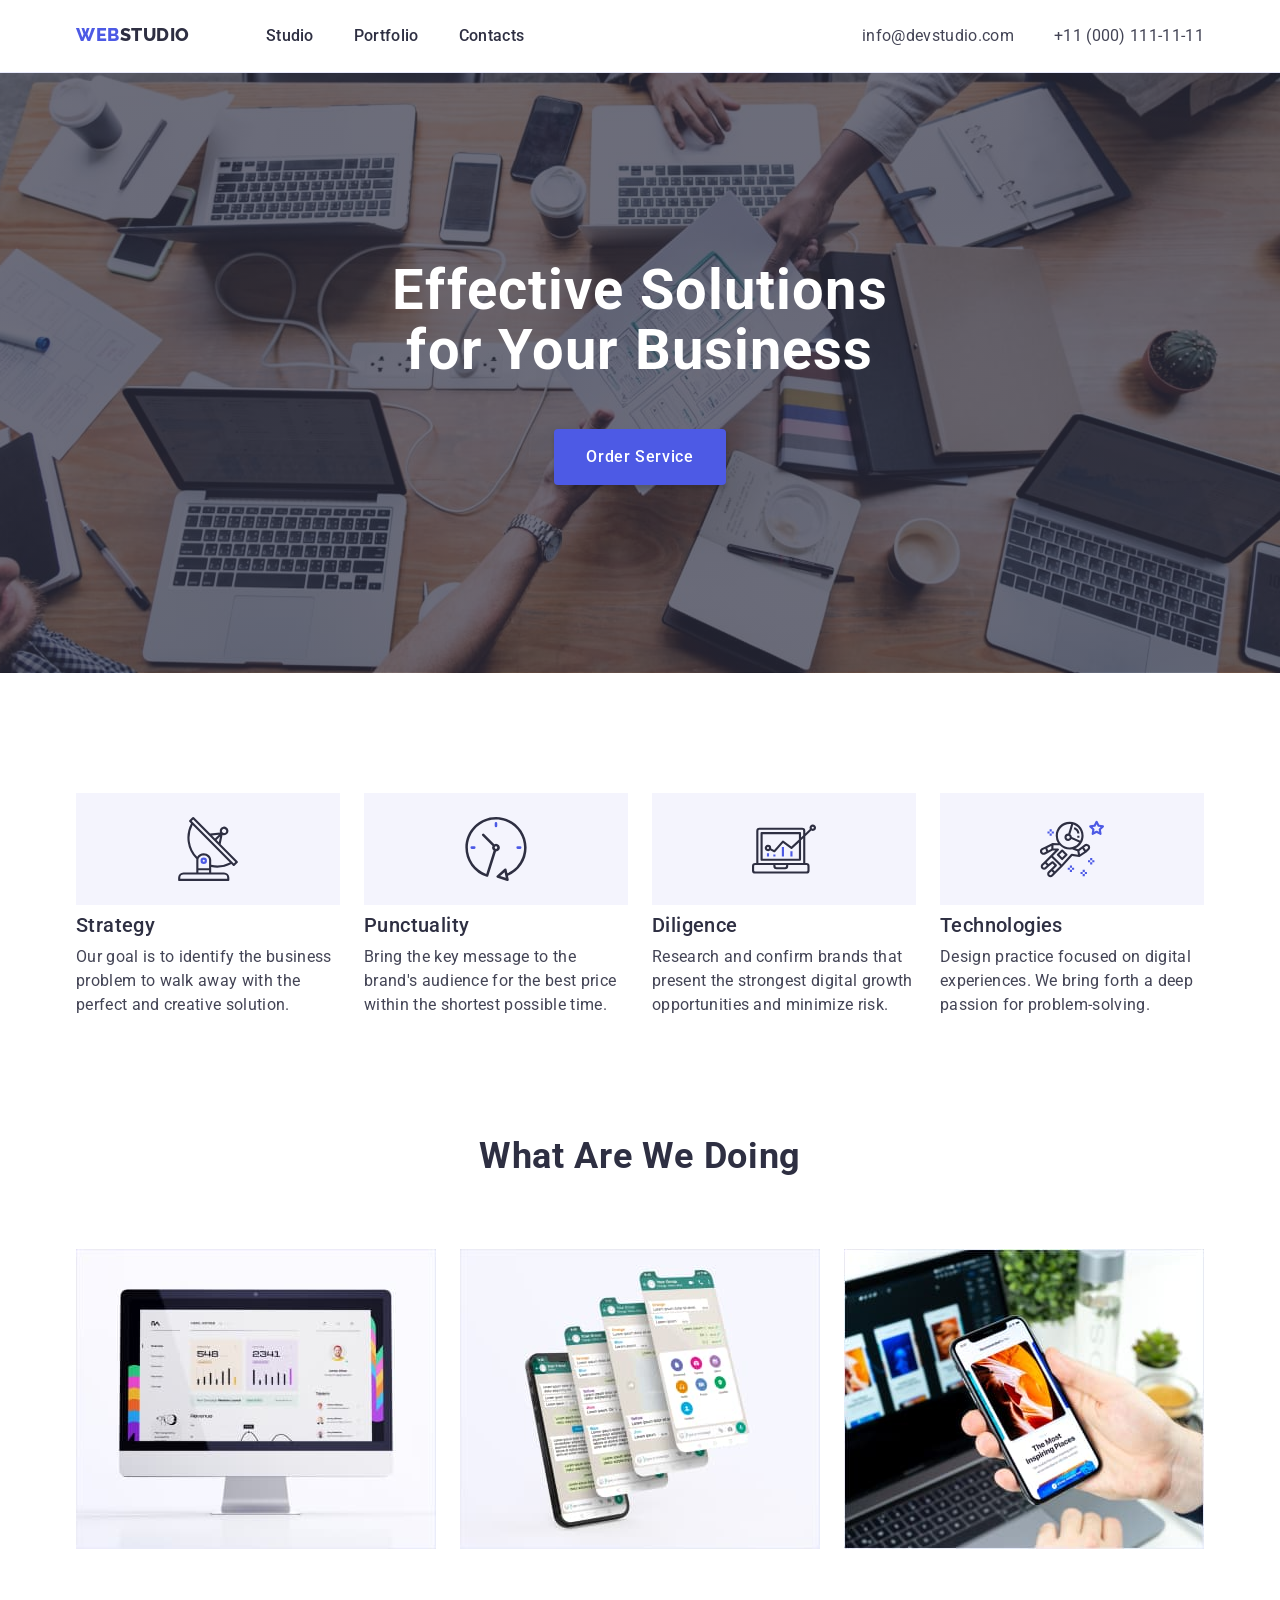
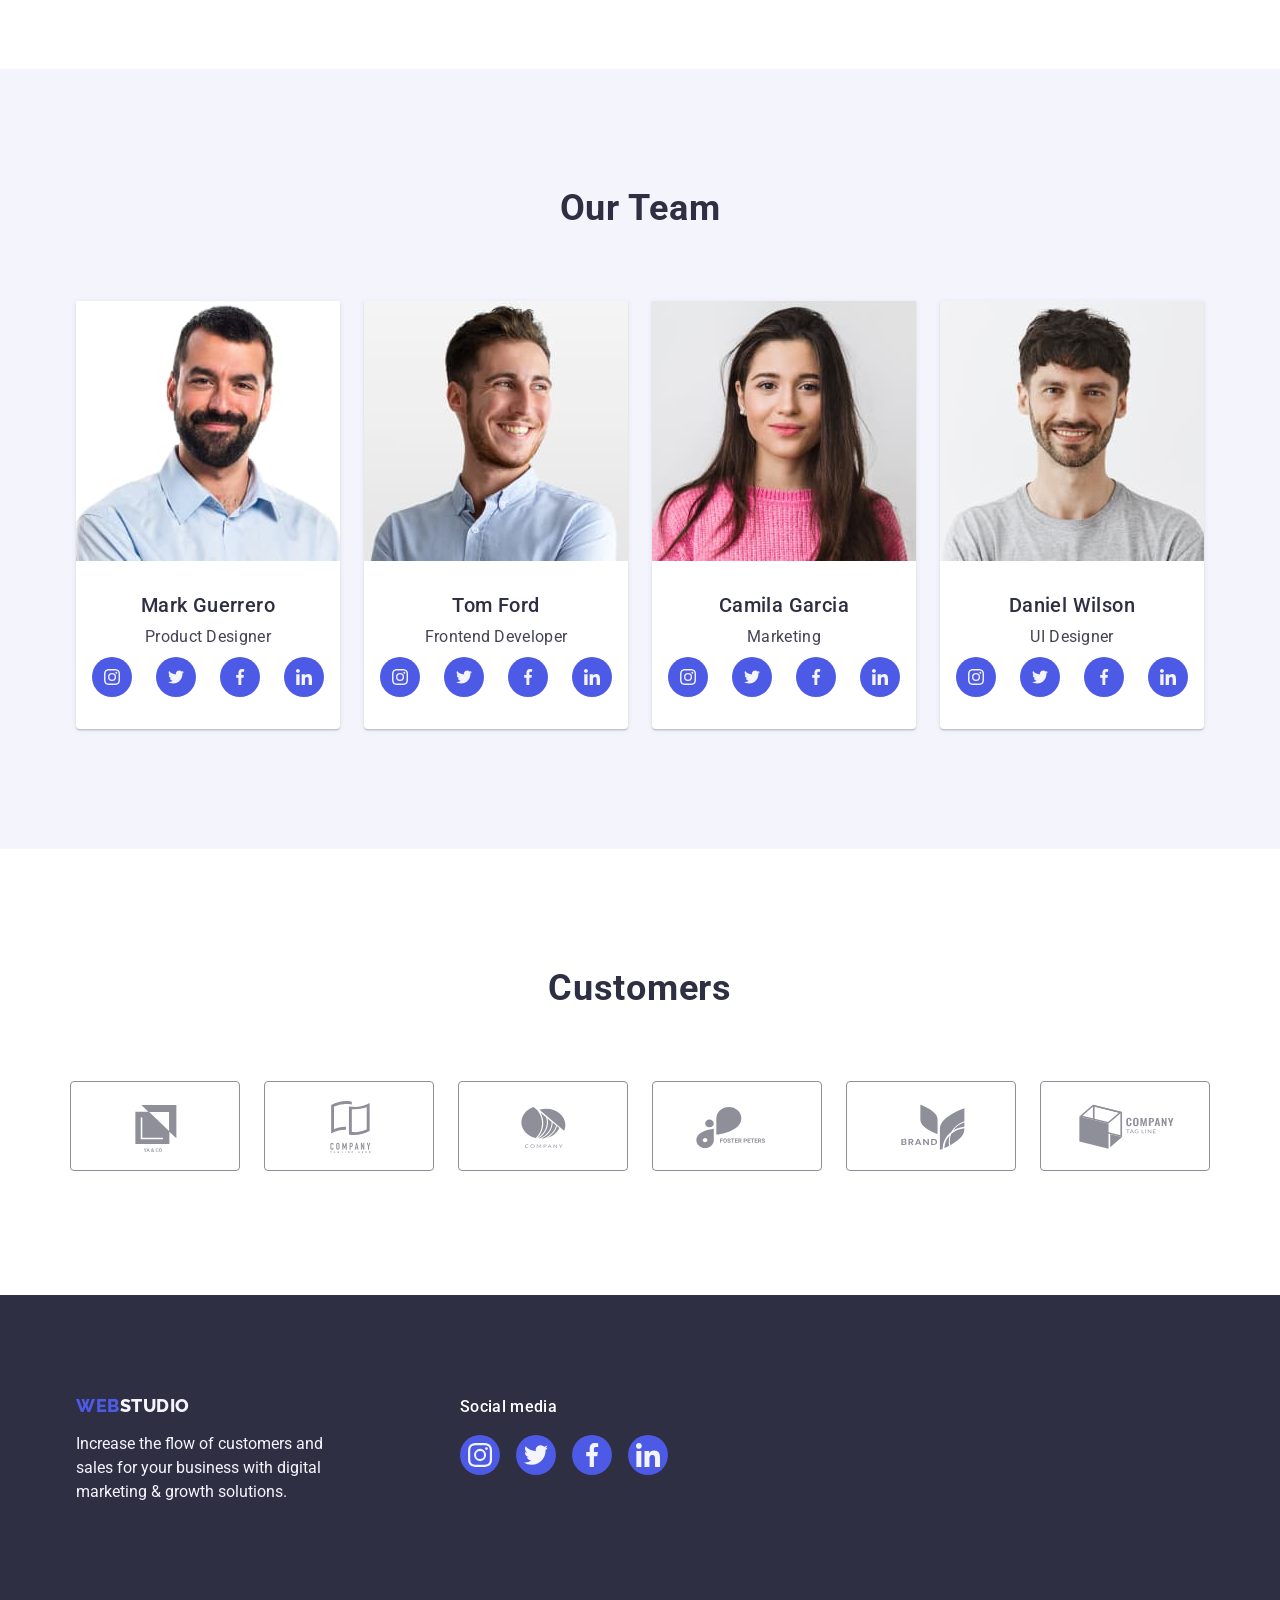
==== index.html @ 3d9fc85b "icons + shadows" ====
<!DOCTYPE html>
<html lang="en">
  <head>
    <meta charset="UTF-8" />
    <meta http-equiv="X-UA-Compatible" content="IE=edge" />
    <meta name="viewport" content="width=device-width, initial-scale=1.0" />
    <title>Web Studio</title>
    <link rel="preconnect" href="https://fonts.googleapis.com" />
    <link rel="preconnect" href="https://fonts.gstatic.com" crossorigin />
    <link
      href="https://fonts.googleapis.com/css2?family=Raleway:wght@800&family=Roboto:wght@400;500;700&display=swap"
      rel="stylesheet" />
    <link
      rel="stylesheet"
      href="https://cdnjs.cloudflare.com/ajax/libs/modern-normalize/1.0.0/modern-normalize.min.css" />
    <link rel="stylesheet" href="./css/styles.css" />
  </head>
  <body class="body">
    <header class="page-header">
      <div class="container header-container">
        <nav class="menu">
          <a class="link logo" href="./index.html"
            >Web<span class="logo-studio">Studio</span></a
          >
          <ul class="list menu-list">
            <li class="menu-item">
              <a class="link menu-item" href="./index.html">Studio</a>
            </li>
            <li class="menu-item">
              <a class="link menu-item" href="./portfolio.html">Portfolio</a>
            </li>
            <li class="menu-item">
              <a class="link menu-item" href="">Contacts</a>
            </li>
          </ul>
        </nav>
        <address class="contacts">
          <ul class="list contacts-list">
            <li>
              <a class="link contacts" href="mailto:info@devstudio.com"
                >info@devstudio.com</a
              >
            </li>
            <li>
              <a class="link contacts" href="tel:+110001111111"
                >+11 (000) 111-11-11</a
              >
            </li>
          </ul>
        </address>
      </div>
    </header>
    <main>
      <section class="main-section">
        <div class="container">
          <h1 class="main-title">Effective Solutions for Your Business</h1>
          <button type="button" class="modal-btn">Order Service</button>
        </div>
      </section>
      <section class="why-us-section">
        <div class="container">
          <h2 class="visually-hidden" class="why-webstudio">Why WebStudio?</h2>
          <ul class="why-us-icons-list list">
            <li class="why-us-icons-list-item">
              <svg class="why-us-icon" width="64px" height="64px">
                <use href="./images/icons.svg#icon-strategy"></use>
              </svg>
            </li>
            <li class="why-us-icons-list-item">
              <svg class="why-us-icon" width="64px" height="64px">
                <use href="./images/icons.svg#icon-punctuality"></use>
              </svg>
            </li>
            <li class="why-us-icons-list-item">
              <svg class="why-us-icon" width="64px" height="64px">
                <use href="./images/icons.svg#icon-diligence"></use>
              </svg>
            </li>
            <li class="why-us-icons-list-item">
              <svg class="why-us-icon" width="64px" height="64px">
                <use href="./images/icons.svg#icon-technologies"></use>
              </svg>
            </li>
          </ul>
          <ul class="list why-us-list">
            <li class="why-us-item">
              <h3 class="why-us-subtitle">Strategy</h3>
              <p class="why-us-text">
                Our goal is to identify the business problem to walk away with
                the perfect and creative solution.
              </p>
            </li>
            <li class="why-us-item">
              <h3 class="why-us-subtitle">Punctuality</h3>
              <p class="why-us-text">
                Bring the key message to the brand's audience for the best price
                within the shortest possible time.
              </p>
            </li>
            <li class="why-us-item">
              <h3 class="why-us-subtitle">Diligence</h3>
              <p class="why-us-text">
                Research and confirm brands that present the strongest digital
                growth opportunities and minimize risk.
              </p>
            </li>
            <li class="why-us-item">
              <h3 class="why-us-subtitle">Technologies</h3>
              <p class="why-us-text">
                Design practice focused on digital experiences. We bring forth a
                deep passion for problem-solving.
              </p>
            </li>
          </ul>
        </div>
      </section>
      <section class="what-are-we-doing-section">
        <div class="container">
          <h2 class="section-title">What are we doing</h2>
          <ul class="list what-are-we-doing-list">
            <li class="what-are-we-doing-item">
              <img
                src="./images/img-1.jpg"
                alt="Computer"
                height="300"
                width="360" />
            </li>
            <li>
              <img
                src="./images/img-2.jpg"
                alt="Phone"
                height="300"
                width="360" />
            </li>
            <li>
              <img
                src="./images/img-3.jpg"
                alt="Computer And Phone"
                height="300"
                width="360" />
            </li>
          </ul>
        </div>
      </section>
      <section class="our-team-section">
        <div class="container">
          <h2 class="section-title">Our Team</h2>
          <ul class="list our-team-list">
            <li class="team-item">
              <img
                src="./images/team-1.jpg"
                alt="Mark Guerrero"
                height="260"
                width="264" />
              <div class="team-info">
                <h3 class="our-team-subtitle">Mark Guerrero</h3>
                <p class="our-team-text">Product Designer</p>
                <ul class="team-soc-list list">
                  <li class="team-soc-item">
                    <a
                      class="team-soc-link link"
                      href="https://www.instagram.com/">
                      <svg class="team-soc-icon" width="16px" height="16px">
                        <use href="./images/icons.svg#icon-instagram"></use>
                      </svg>
                    </a>
                  </li>
                  <li class="team-soc-item">
                    <a class="team-soc-link link" href="https://twitter.com/">
                      <svg class="team-soc-icon" width="16px" height="16px">
                        <use href="./images/icons.svg#icon-twitter"></use>
                      </svg>
                    </a>
                  </li>
                  <li class="team-soc-item">
                    <a
                      class="team-soc-link link"
                      href="https://www.facebook.com/">
                      <svg class="team-soc-icon" width="16px" height="16px">
                        <use href="./images/icons.svg#icon-facebook"></use>
                      </svg>
                    </a>
                  </li>
                  <li class="team-soc-item">
                    <a
                      class="team-soc-link link"
                      href="https://www.linkedin.com/">
                      <svg class="team-soc-icon" width="16px" height="16px">
                        <use href="./images/icons.svg#icon-linkedin"></use>
                      </svg>
                    </a>
                  </li>
                </ul>
              </div>
            </li>
            <li class="team-item">
              <img
                src="./images/team-2.jpg"
                alt="Tom Ford"
                height="260"
                width="264" />
              <div class="team-info">
                <h3 class="our-team-subtitle">Tom Ford</h3>
                <p class="our-team-text">Frontend Developer</p>
                <ul class="team-soc-list list">
                  <li class="team-soc-item">
                    <a
                      class="team-soc-link link"
                      href="https://www.instagram.com/">
                      <svg class="team-soc-icon" width="16px" height="16px">
                        <use href="./images/icons.svg#icon-instagram"></use>
                      </svg>
                    </a>
                  </li>
                  <li class="team-soc-item">
                    <a class="team-soc-link link" href="https://twitter.com/">
                      <svg class="team-soc-icon" width="16px" height="16px">
                        <use href="./images/icons.svg#icon-twitter"></use>
                      </svg>
                    </a>
                  </li>
                  <li class="team-soc-item">
                    <a
                      class="team-soc-link link"
                      href="https://www.facebook.com/">
                      <svg class="team-soc-icon" width="16px" height="16px">
                        <use href="./images/icons.svg#icon-facebook"></use>
                      </svg>
                    </a>
                  </li>
                  <li class="team-soc-item">
                    <a
                      class="team-soc-link link"
                      href="https://www.linkedin.com/">
                      <svg class="team-soc-icon" width="16px" height="16px">
                        <use href="./images/icons.svg#icon-linkedin"></use>
                      </svg>
                    </a>
                  </li>
                </ul>
              </div>
            </li>
            <li class="team-item">
              <img
                src="./images/team-3.jpg"
                alt="Camila Garcia"
                height="260"
                width="264" />
              <div class="team-info">
                <h3 class="our-team-subtitle">Camila Garcia</h3>
                <p class="our-team-text">Marketing</p>
                <ul class="team-soc-list list">
                  <li class="team-soc-item">
                    <a
                      class="team-soc-link link"
                      href="https://www.instagram.com/">
                      <svg class="team-soc-icon" width="16px" height="16px">
                        <use href="./images/icons.svg#icon-instagram"></use>
                      </svg>
                    </a>
                  </li>
                  <li class="team-soc-item">
                    <a class="team-soc-link link" href="https://twitter.com/">
                      <svg class="team-soc-icon" width="16px" height="16px">
                        <use href="./images/icons.svg#icon-twitter"></use>
                      </svg>
                    </a>
                  </li>
                  <li class="team-soc-item">
                    <a
                      class="team-soc-link link"
                      href="https://www.facebook.com/">
                      <svg class="team-soc-icon" width="16px" height="16px">
                        <use href="./images/icons.svg#icon-facebook"></use>
                      </svg>
                    </a>
                  </li>
                  <li class="team-soc-item">
                    <a
                      class="team-soc-link link"
                      href="https://www.linkedin.com/">
                      <svg class="team-soc-icon" width="16px" height="16px">
                        <use href="./images/icons.svg#icon-linkedin"></use>
                      </svg>
                    </a>
                  </li>
                </ul>
              </div>
            </li>
            <li class="team-item">
              <img
                src="./images/team-4.jpg"
                alt="Daniel Wilson"
                height="260"
                width="264" />
              <div class="team-info">
                <h3 class="our-team-subtitle">Daniel Wilson</h3>
                <p class="our-team-text">UI Designer</p>
                <ul class="team-soc-list list">
                  <li class="team-soc-item">
                    <a
                      class="team-soc-link link"
                      href="https://www.instagram.com/">
                      <svg class="team-soc-icon" width="16px" height="16px">
                        <use href="./images/icons.svg#icon-instagram"></use>
                      </svg>
                    </a>
                  </li>
                  <li class="team-soc-item">
                    <a class="team-soc-link link" href="https://twitter.com/">
                      <svg class="team-soc-icon" width="16px" height="16px">
                        <use href="./images/icons.svg#icon-twitter"></use>
                      </svg>
                    </a>
                  </li>
                  <li class="team-soc-item">
                    <a
                      class="team-soc-link link"
                      href="https://www.facebook.com/">
                      <svg class="team-soc-icon" width="16px" height="16px">
                        <use href="./images/icons.svg#icon-facebook"></use>
                      </svg>
                    </a>
                  </li>
                  <li class="team-soc-item">
                    <a
                      class="team-soc-link link"
                      href="https://www.linkedin.com/">
                      <svg class="team-soc-icon" width="16px" height="16px">
                        <use href="./images/icons.svg#icon-linkedin"></use>
                      </svg>
                    </a>
                  </li>
                </ul>
              </div>
            </li>
          </ul>
        </div>
      </section>
      <section class="customers-section">
        <div class="container">
          <h2 class="section-title">Customers</h2>
          <ul class="customers-icons-list list">
            <li class="customers-icons-list-item">
              <a class="customers-icons-link link" href="#">
                <svg class="customers-icon" width="104px" height="56px">
                  <use href="./images/icons.svg#icon-customers-logo-1"></use>
                </svg>
              </a>
            </li>
            <li class="customers-icons-list-item">
              <a class="customers-icons-link link" href="#">
                <svg class="customers-icon" width="104px" height="56px">
                  <use href="./images/icons.svg#icon-customers-logo-2"></use>
                </svg>
              </a>
            </li>
            <li class="customers-icons-list-item">
              <a class="customers-icons-link link" href="#">
                <svg class="customers-icon" width="104px" height="56px">
                  <use href="./images/icons.svg#icon-customers-logo-3"></use>
                </svg>
              </a>
            </li>
            <li class="customers-icons-list-item">
              <a class="customers-icons-link link" href="#">
                <svg class="customers-icon" width="104px" height="56px">
                  <use href="./images/icons.svg#icon-customers-logo-4"></use>
                </svg>
              </a>
            </li>
            <li class="customers-icons-list-item">
              <a class="customers-icons-link link" href="#">
                <svg class="customers-icon" width="104px" height="56px">
                  <use href="./images/icons.svg#icon-customers-logo-5"></use>
                </svg>
              </a>
            </li>
            <li class="customers-icons-list-item">
              <a class="customers-icons-link link" href="#">
                <svg class="customers-icon" width="104px" height="56px">
                  <use href="./images/icons.svg#icon-customers-logo-6"></use>
                </svg>
              </a>
            </li>
          </ul>
        </div>
      </section>
    </main>
    <footer class="footer">
      <div class="container">
        <div class="footer-wrap">
          <div class="footer-text-wrap">
            <a class="link logo" href="./index.html"
              >Web<span class="logo-studio-footer">Studio</span></a
            >
            <p class="footer-text">
              Increase the flow of customers and sales for your business with
              digital marketing & growth solutions.
            </p>
          </div>
          <div class="footer-social-media-wrap">
            <p class="footer-social-media-text">Social media</p>
            <ul class="soc-list list">
              <li class="soc-item">
                <a class="soc-link link" href="https://www.instagram.com/">
                  <svg class="soc-icon" width="24px" height="24px">
                    <use href="./images/icons.svg#icon-instagram"></use>
                  </svg>
                </a>
              </li>
              <li class="soc-item">
                <a class="soc-link link" href="https://twitter.com/">
                  <svg class="soc-icon" width="24px" height="24px">
                    <use href="./images/icons.svg#icon-twitter"></use>
                  </svg>
                </a>
              </li>
              <li class="soc-item">
                <a class="soc-link link" href="https://www.facebook.com/">
                  <svg class="soc-icon" width="24px" height="24px">
                    <use href="./images/icons.svg#icon-facebook"></use>
                  </svg>
                </a>
              </li>
              <li class="soc-item">
                <a class="soc-link link" href="https://www.linkedin.com/">
                  <svg class="soc-icon" width="24px" height="24px">
                    <use href="./images/icons.svg#icon-linkedin"></use>
                  </svg>
                </a>
              </li>
            </ul>
          </div>
        </div>
      </div>
    </footer>
  </body>
</html>
---- css/styles.css ----
:root {
    --title-color: #2E2F42;
    --logo-web-color: #4d5ae5;
    --logo-studio-color: #2e2f42;
    --text-color: #434455;
}

p,
h1,
h2,
h3,
h4,
h5,
h6 {
    margin: 0;
}

ul {
    margin: 0;
    padding-left: 0;
}

img {
    display: block;
}

.list {
    list-style: none;
}

.link {
    text-decoration: none;
}

.container {
    width: 1158px;
    padding-left: 15px;
    padding-right: 15px;
    margin: 0 auto;
}

.body {
    font-family: "Roboto", sans-serif;
    font-style: normal;
    color: var(--text-color);
    background-color: #FFFFFF;
}

.page-header {
    padding-top: 24px;
    padding-bottom: 24px;
    border-bottom: 1px solid #E7E9FC;
}

.header-container {
    display: flex;
}

.logo {
        font-family: 'Raleway', sans-serif;
        font-style: normal;
        font-weight: 800;
        font-size: 18px;
        line-height: 1.17;
        color: var(--logo-web-color);
        text-transform: uppercase;
        letter-spacing: 0.03em;
        margin-right: 76px;
}

.logo-studio {
    font-family: 'Raleway', sans-serif;
    font-style: normal;
    font-weight: 800;
    font-size: 18px;
    line-height: 1.17;
    color: var(--logo-studio-color);
    text-transform: uppercase;
    letter-spacing: 0.03em;
}

.menu-list {
    display: flex;
    gap: 40px;
}

.menu {
display: flex;
margin-right: auto;
}

.menu-item {
        font-weight: 500;
        font-size: 16px;
        line-height: 1.5;
        letter-spacing: 0.02em;
        color: var(--title-color);
}

.menu-item:hover,
.menu-item:focus {
    color:#404bbf;
}

.contacts {
    font-style: normal;
    font-size: 16px;
    line-height: 1.5;
    letter-spacing: 0.02em;
    color: var(--text-color);
}

.contacts:hover,
.contacts:focus {
    color: #404bbf;
}

.contacts-list {
    display: flex;
    gap: 40px;
}

.main-section {
    background-color: #2E2F42;
    padding-top: 188px;
    padding-bottom: 188px;
    text-align: center;
    background-image: linear-gradient(rgba(46, 47, 66, 0.7), rgba(46, 47, 66, 0.7)), url(../images/main-section-bg.jpg);
    background-repeat: no-repeat;
    background-position: center;
    background-size: cover;
    max-width: 1440рх;
}

.main-title {
        font-weight: 700;
        font-size: 56px;
        line-height: 1.07;
        color: #FFFFFF;
        text-align: center;
        letter-spacing: 0.02em;
        max-width: 496px;
        margin: 0 auto;
        margin-bottom: 48px;
}

.modal-btn {
    font-family: "Roboto", sans-serif;
    font-style: inherit;
    font-weight: 500;
    font-size: 16px;
    line-height: 1.5;
    background-color: #4D5AE5;
    color: #FFFFFF;
    cursor:pointer;
    letter-spacing: 0.04em;
    padding: 16px 32px;
    border: none;
    border-radius: 4px;
    box-shadow: 0px 4px 4px rgba(0, 0, 0, 0.15);
}

.modal-btn:hover,
.modal-btn:focus {
    background-color: #404BBF;
}

.why-us-section {
    padding-top: 120px;
    padding-bottom: 120px;
}

.why-us-icons-list {
    display: flex;
    gap: 24px;
    margin-bottom: 8px;
}

.why-us-icons-list-item {
    width: 264px;
    height: 112px;
    background-color: #F4F4FD;
    display: flex;
    justify-content: center;
    align-items: center;
}

.why-us-list {
    display: flex;
    gap: 24px;
}

.why-us-item {
    width: 264px;
}

.why-us-subtitle {
        font-weight: 500;
        font-size: 20px;
        line-height: 1.2;
        color: var(--title-color);
        letter-spacing: 0.02em;
        margin-bottom: 8px;
}

.why-us-text {
        font-size: 16px;
        line-height: 1.5;
        color: inherit;
        letter-spacing: 0.02em;
}

.section-title {
        font-weight: 700;
        font-size: 36px;
        line-height: 1.11;
        color: var(--title-color);
        text-align: center;
        letter-spacing: 0.02em;
        text-transform: capitalize;
        margin-bottom: 72px;
}

.what-are-we-doing-section {
    padding-bottom: 120px;
}

.what-are-we-doing-list {
    display: flex;
    gap: 24px;
}

.what-are-we-doing-item {
    width: calc((100% - 48px) / 3);
}

.our-team-section {
    background-color: #F4F4FD;
    padding-top: 120px;
    padding-bottom: 120px;
}

.our-team-list {
    display: flex;
    gap: 24px;
}

.team-item {
    background-color: #FFFFFF;
    box-shadow: 0px 1px 6px rgba(46, 47, 66, 0.08), 0px 1px 1px rgba(46, 47, 66, 0.16), 0px 2px 1px rgba(46, 47, 66, 0.08);
    border-radius: 0px 0px 4px 4px;
    text-align: center;
    width: calc((100% - 72px) / 4);
}

.our-team-subtitle {
        font-weight: 500;
        font-size: 20px;
        line-height: 1.2;
        color: var(--title-color);
        letter-spacing: 0.02em;
        margin-bottom: 8px;
}

.our-team-text {
    font-size: 16px;
    line-height: 1.5;
    color: inherit;
    letter-spacing: 0.02em;
    margin-bottom: 8px;
}

.team-info {
    padding: 32px 0 32px 0;
}

.team-soc-list {
    display: flex;
    justify-content: center;
    gap: 24px;
}

.team-soc-item {
    width: 40px;
    height: 40px;
}

.team-soc-link {
    width: 100%;
    height: 100%;
    border-radius: 50%;
    background-color: #4D5AE5;
    display: flex;
    align-items: center;
    justify-content: center;
}

.team-soc-link:hover,
.team-soc-link:focus {
    background-color: #404BBF;
}

.customers-section {
    padding-top: 120px;
    padding-bottom: 120px;
}

.customers-icons-list {
    display: flex;
    justify-content: center;
    gap: 24px;
}

.customers-icon {
    border: 1px solid #8E8F99;
    border-radius: 4px;
    box-sizing: content-box;
    padding: 16px 32px;
    fill: #8E8F99;
}

.customers-icon:hover,
.customers-icon:focus {
    border: 1px solid #404BBF;
    fill: #404BBF;
}

.footer {
    background-color: #2E2F42;
    padding-top: 100px;
    padding-bottom: 100px;
}

.footer-text {
    font-size: 16px;
    line-height: 1.5;
    color: #F4F4FD;
    margin-top: 16px;
    width: 264px;
}

.footer-social-media-text {
    font-weight: 500;
    font-size: 16px;
    line-height: 24px;
    letter-spacing: 0.02em;
    color: #FFFFFF;
    margin-bottom: 16px;

}

.footer-wrap {
    display: flex;
}

.footer-social-media-wrap {
    margin-left: 120px;
}

.soc-list {
    display: flex;
    gap: 16px;
}

.soc-item {
    width: 40px;
    height: 40px;
}

.soc-link {
    width: 100%;
    height: 100%;
    border-radius: 50%;
    background-color: #4D5AE5;
    display: flex;
    align-items: center;
    justify-content: center;
}

.soc-link:hover,
.soc-link:focus {
    background-color: #31D0AA;
}

.btn-menu {
    margin-bottom: 72px;
    display: flex;
    justify-content: center;
    gap: 24px;
}

.btn-menu-item {
    font-family: "Roboto", sans-serif;
    font-style: inherit;
    background-color: #F4F4FD;
    color: #4D5AE5;
    font-weight: 500;
    font-size: 16px;
    line-height: 1.5;
    cursor: pointer;
    letter-spacing: 0.04em;
    padding: 12px 24px;
    border-radius: 4px;
    border: 1px solid #E7E9FC;
}

.btn-menu-item:hover,
.btn-menu-item:focus {
    background-color: #404BBF;
    color: #fff;
    box-shadow: 0px 3px 1px rgba(0, 0, 0, 0.1), 0px 2px 1px rgba(0, 0, 0, 0.08), 0px 2px 2px rgba(0, 0, 0, 0.12);
    border: 1px solid #404BBF;
}

.portfolio-section {
    padding-top: 96px;
    padding-bottom: 120px;
}

.portfolio-list {
    display: flex;
    flex-wrap: wrap;
    gap: 48px 24px;
}

.portfolio-item {
    width: calc((100% - 48px) / 3);
}

.portfolio-item:hover,
.portfolio-item:focus {
    box-shadow: 0px 1px 6px rgba(46, 47, 66, 0.08), 0px 1px 1px rgba(46, 47, 66, 0.16), 0px 2px 1px rgba(46, 47, 66, 0.08);
}

.card-wrap {
    padding: 32px 16px;
    border: 1px solid #E7E9FC;
    border-top: 0;
}

.portfolio-subtitle {
    font-weight: 500;
    font-size: 20px;
    line-height: 1.2;
    letter-spacing: 0.02em;
    color: var(--title-color);
    margin-bottom: 8px;
}

.portfolio-text {
    font-size: 16px;
    line-height: 1.5;
    letter-spacing: 0.02em;
    color: var(--text-color);
}

.logo-studio-footer {
    font-family: 'Raleway', sans-serif;
    font-style: normal;
    font-weight: 800;
    font-size: 18px;
    line-height: 1.17;
    color:#F4F4FD;
    text-transform: uppercase;
    letter-spacing: 0.03em;
}

.visually-hidden {
    position: absolute;
    width: 1px;
    height: 1px;
    margin: -1px;
    border: 0;
    padding: 0;
    white-space: nowrap;
    clip-path: inset(100%);
    clip: rect(0 0 0 0);
    overflow: hidden;
}
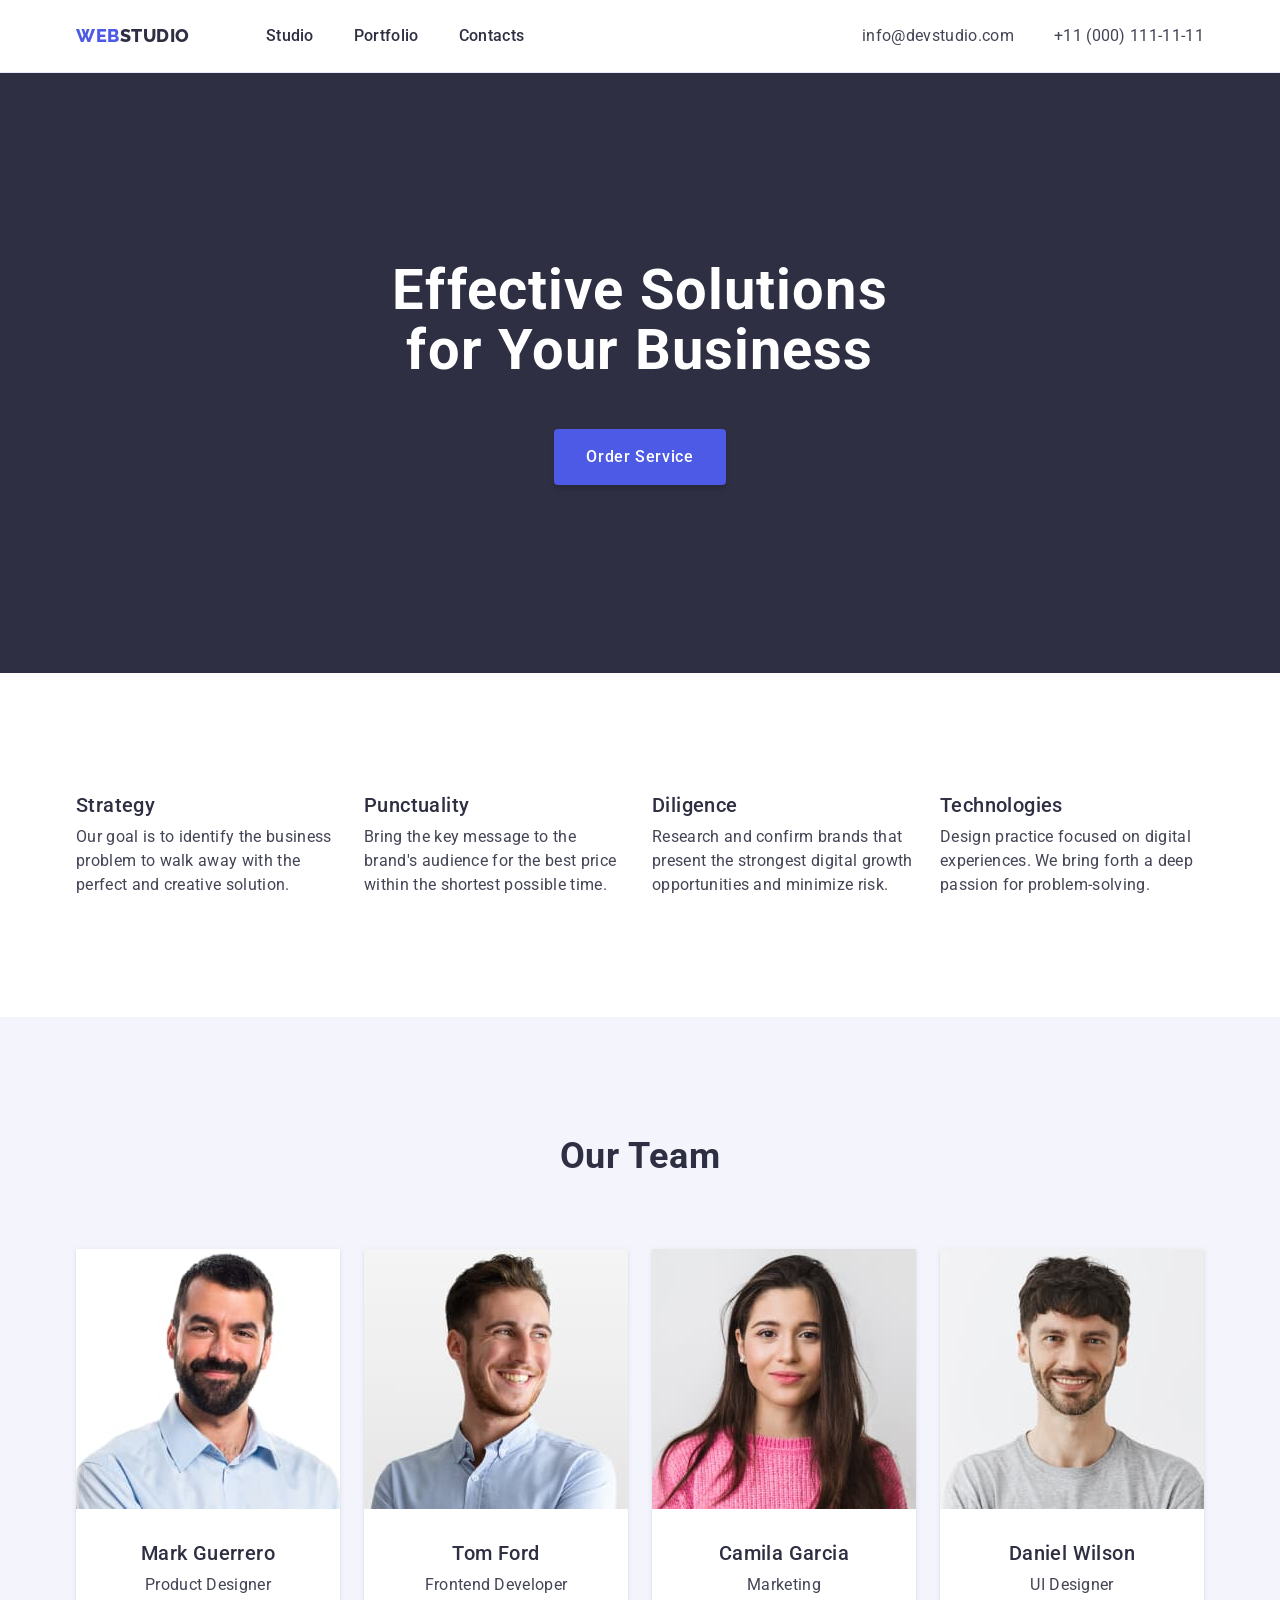
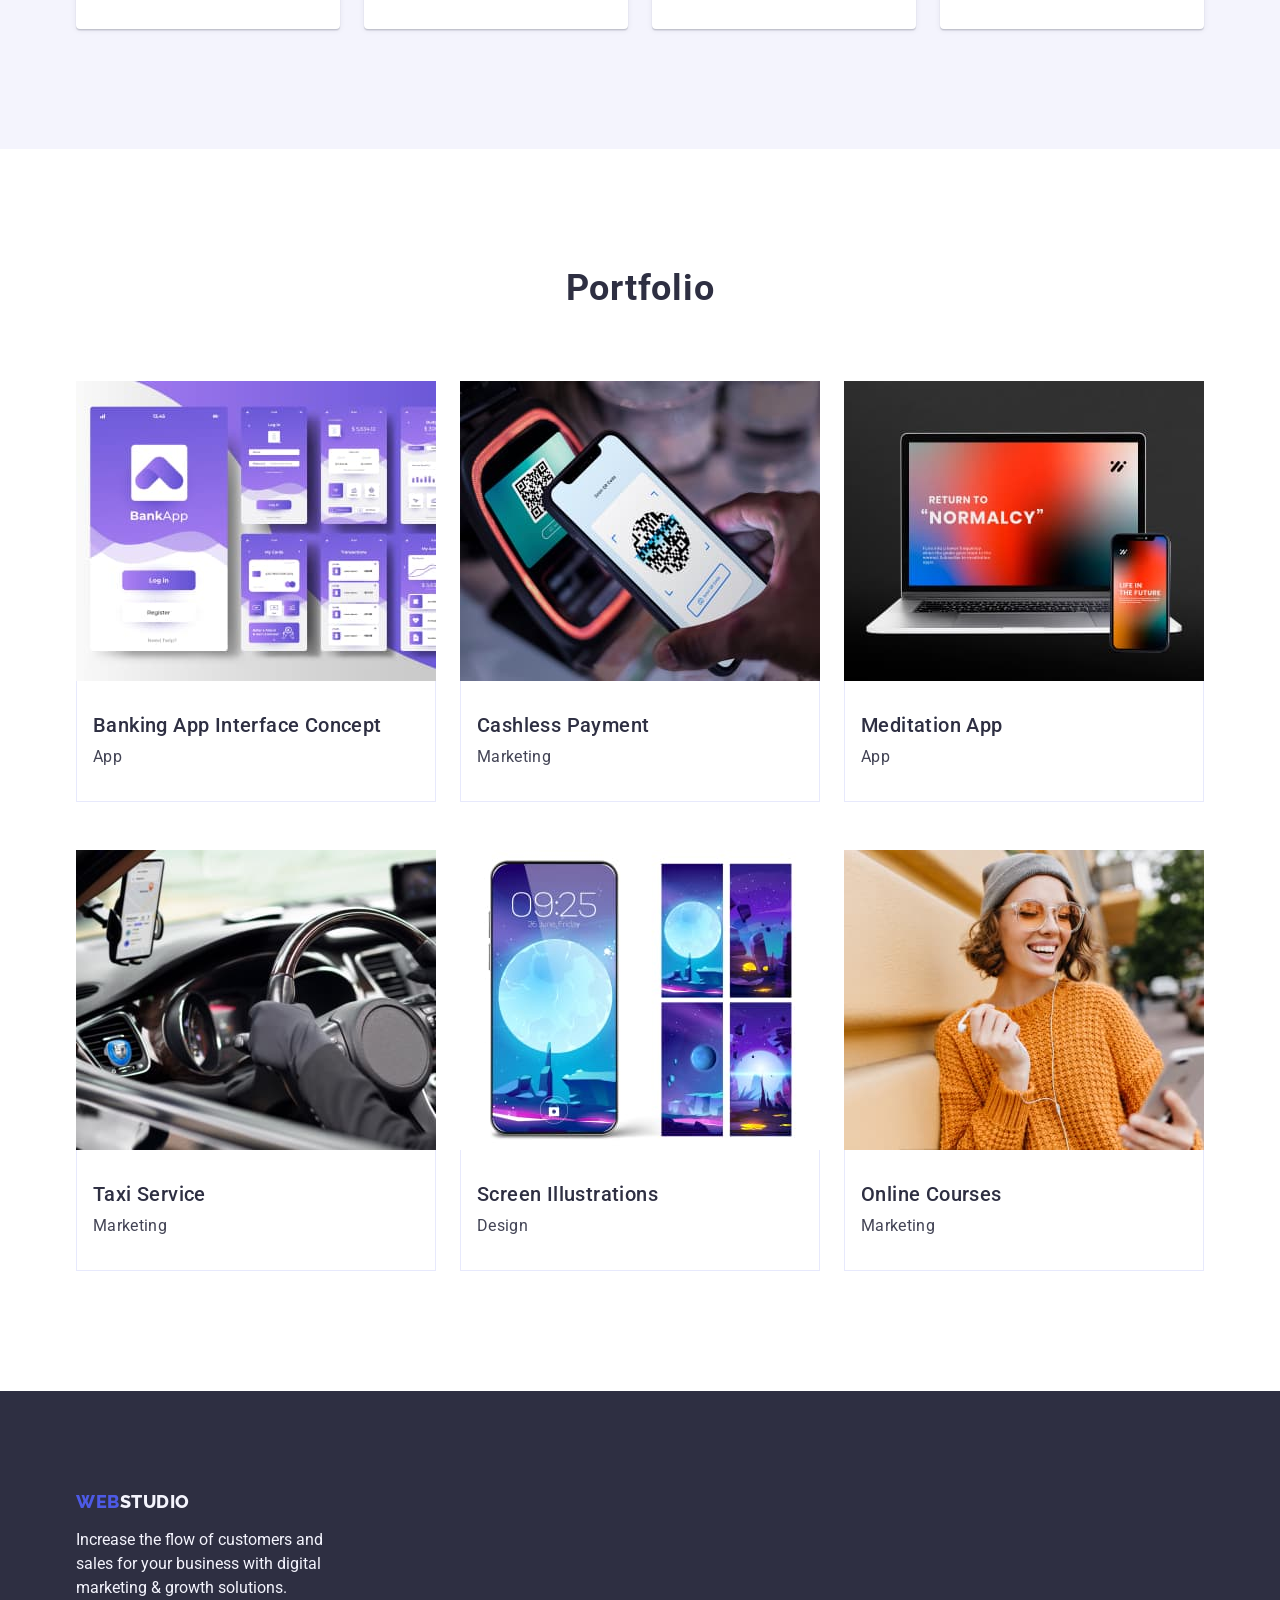
==== commit 92175e09: "Initial commit" ====
--- a/index.html
+++ b/index.html
@@ -15,6 +15,7 @@
       href="https://cdnjs.cloudflare.com/ajax/libs/modern-normalize/1.0.0/modern-normalize.min.css" />
     <link rel="stylesheet" href="./css/styles.css" />
   </head>
+
   <body class="body">
     <header class="page-header">
       <div class="container header-container">
@@ -27,7 +28,7 @@
               <a class="link menu-item" href="./index.html">Studio</a>
             </li>
             <li class="menu-item">
-              <a class="link menu-item" href="./portfolio.html">Portfolio</a>
+              <a class="link menu-item" href="">Portfolio</a>
             </li>
             <li class="menu-item">
               <a class="link menu-item" href="">Contacts</a>
@@ -50,6 +51,7 @@
         </address>
       </div>
     </header>
+
     <main>
       <section class="main-section">
         <div class="container">
@@ -57,31 +59,10 @@
           <button type="button" class="modal-btn">Order Service</button>
         </div>
       </section>
-      <section class="why-us-section">
-        <div class="container">
-          <h2 class="visually-hidden" class="why-webstudio">Why WebStudio?</h2>
-          <ul class="why-us-icons-list list">
-            <li class="why-us-icons-list-item">
-              <svg class="why-us-icon" width="64px" height="64px">
-                <use href="./images/icons.svg#icon-strategy"></use>
-              </svg>
-            </li>
-            <li class="why-us-icons-list-item">
-              <svg class="why-us-icon" width="64px" height="64px">
-                <use href="./images/icons.svg#icon-punctuality"></use>
-              </svg>
-            </li>
-            <li class="why-us-icons-list-item">
-              <svg class="why-us-icon" width="64px" height="64px">
-                <use href="./images/icons.svg#icon-diligence"></use>
-              </svg>
-            </li>
-            <li class="why-us-icons-list-item">
-              <svg class="why-us-icon" width="64px" height="64px">
-                <use href="./images/icons.svg#icon-technologies"></use>
-              </svg>
-            </li>
-          </ul>
+
+      <section class="why-us-section section">
+        <div class="container">
+          <h2 class="visually-hidden">Why WebStudio?</h2>
           <ul class="list why-us-list">
             <li class="why-us-item">
               <h3 class="why-us-subtitle">Strategy</h3>
@@ -114,35 +95,8 @@
           </ul>
         </div>
       </section>
-      <section class="what-are-we-doing-section">
-        <div class="container">
-          <h2 class="section-title">What are we doing</h2>
-          <ul class="list what-are-we-doing-list">
-            <li class="what-are-we-doing-item">
-              <img
-                src="./images/img-1.jpg"
-                alt="Computer"
-                height="300"
-                width="360" />
-            </li>
-            <li>
-              <img
-                src="./images/img-2.jpg"
-                alt="Phone"
-                height="300"
-                width="360" />
-            </li>
-            <li>
-              <img
-                src="./images/img-3.jpg"
-                alt="Computer And Phone"
-                height="300"
-                width="360" />
-            </li>
-          </ul>
-        </div>
-      </section>
-      <section class="our-team-section">
+
+      <section class="our-team-section section">
         <div class="container">
           <h2 class="section-title">Our Team</h2>
           <ul class="list our-team-list">
@@ -155,42 +109,6 @@
               <div class="team-info">
                 <h3 class="our-team-subtitle">Mark Guerrero</h3>
                 <p class="our-team-text">Product Designer</p>
-                <ul class="team-soc-list list">
-                  <li class="team-soc-item">
-                    <a
-                      class="team-soc-link link"
-                      href="https://www.instagram.com/">
-                      <svg class="team-soc-icon" width="16px" height="16px">
-                        <use href="./images/icons.svg#icon-instagram"></use>
-                      </svg>
-                    </a>
-                  </li>
-                  <li class="team-soc-item">
-                    <a class="team-soc-link link" href="https://twitter.com/">
-                      <svg class="team-soc-icon" width="16px" height="16px">
-                        <use href="./images/icons.svg#icon-twitter"></use>
-                      </svg>
-                    </a>
-                  </li>
-                  <li class="team-soc-item">
-                    <a
-                      class="team-soc-link link"
-                      href="https://www.facebook.com/">
-                      <svg class="team-soc-icon" width="16px" height="16px">
-                        <use href="./images/icons.svg#icon-facebook"></use>
-                      </svg>
-                    </a>
-                  </li>
-                  <li class="team-soc-item">
-                    <a
-                      class="team-soc-link link"
-                      href="https://www.linkedin.com/">
-                      <svg class="team-soc-icon" width="16px" height="16px">
-                        <use href="./images/icons.svg#icon-linkedin"></use>
-                      </svg>
-                    </a>
-                  </li>
-                </ul>
               </div>
             </li>
             <li class="team-item">
@@ -202,42 +120,6 @@
               <div class="team-info">
                 <h3 class="our-team-subtitle">Tom Ford</h3>
                 <p class="our-team-text">Frontend Developer</p>
-                <ul class="team-soc-list list">
-                  <li class="team-soc-item">
-                    <a
-                      class="team-soc-link link"
-                      href="https://www.instagram.com/">
-                      <svg class="team-soc-icon" width="16px" height="16px">
-                        <use href="./images/icons.svg#icon-instagram"></use>
-                      </svg>
-                    </a>
-                  </li>
-                  <li class="team-soc-item">
-                    <a class="team-soc-link link" href="https://twitter.com/">
-                      <svg class="team-soc-icon" width="16px" height="16px">
-                        <use href="./images/icons.svg#icon-twitter"></use>
-                      </svg>
-                    </a>
-                  </li>
-                  <li class="team-soc-item">
-                    <a
-                      class="team-soc-link link"
-                      href="https://www.facebook.com/">
-                      <svg class="team-soc-icon" width="16px" height="16px">
-                        <use href="./images/icons.svg#icon-facebook"></use>
-                      </svg>
-                    </a>
-                  </li>
-                  <li class="team-soc-item">
-                    <a
-                      class="team-soc-link link"
-                      href="https://www.linkedin.com/">
-                      <svg class="team-soc-icon" width="16px" height="16px">
-                        <use href="./images/icons.svg#icon-linkedin"></use>
-                      </svg>
-                    </a>
-                  </li>
-                </ul>
               </div>
             </li>
             <li class="team-item">
@@ -249,42 +131,6 @@
               <div class="team-info">
                 <h3 class="our-team-subtitle">Camila Garcia</h3>
                 <p class="our-team-text">Marketing</p>
-                <ul class="team-soc-list list">
-                  <li class="team-soc-item">
-                    <a
-                      class="team-soc-link link"
-                      href="https://www.instagram.com/">
-                      <svg class="team-soc-icon" width="16px" height="16px">
-                        <use href="./images/icons.svg#icon-instagram"></use>
-                      </svg>
-                    </a>
-                  </li>
-                  <li class="team-soc-item">
-                    <a class="team-soc-link link" href="https://twitter.com/">
-                      <svg class="team-soc-icon" width="16px" height="16px">
-                        <use href="./images/icons.svg#icon-twitter"></use>
-                      </svg>
-                    </a>
-                  </li>
-                  <li class="team-soc-item">
-                    <a
-                      class="team-soc-link link"
-                      href="https://www.facebook.com/">
-                      <svg class="team-soc-icon" width="16px" height="16px">
-                        <use href="./images/icons.svg#icon-facebook"></use>
-                      </svg>
-                    </a>
-                  </li>
-                  <li class="team-soc-item">
-                    <a
-                      class="team-soc-link link"
-                      href="https://www.linkedin.com/">
-                      <svg class="team-soc-icon" width="16px" height="16px">
-                        <use href="./images/icons.svg#icon-linkedin"></use>
-                      </svg>
-                    </a>
-                  </li>
-                </ul>
               </div>
             </li>
             <li class="team-item">
@@ -296,144 +142,103 @@
               <div class="team-info">
                 <h3 class="our-team-subtitle">Daniel Wilson</h3>
                 <p class="our-team-text">UI Designer</p>
-                <ul class="team-soc-list list">
-                  <li class="team-soc-item">
-                    <a
-                      class="team-soc-link link"
-                      href="https://www.instagram.com/">
-                      <svg class="team-soc-icon" width="16px" height="16px">
-                        <use href="./images/icons.svg#icon-instagram"></use>
-                      </svg>
-                    </a>
-                  </li>
-                  <li class="team-soc-item">
-                    <a class="team-soc-link link" href="https://twitter.com/">
-                      <svg class="team-soc-icon" width="16px" height="16px">
-                        <use href="./images/icons.svg#icon-twitter"></use>
-                      </svg>
-                    </a>
-                  </li>
-                  <li class="team-soc-item">
-                    <a
-                      class="team-soc-link link"
-                      href="https://www.facebook.com/">
-                      <svg class="team-soc-icon" width="16px" height="16px">
-                        <use href="./images/icons.svg#icon-facebook"></use>
-                      </svg>
-                    </a>
-                  </li>
-                  <li class="team-soc-item">
-                    <a
-                      class="team-soc-link link"
-                      href="https://www.linkedin.com/">
-                      <svg class="team-soc-icon" width="16px" height="16px">
-                        <use href="./images/icons.svg#icon-linkedin"></use>
-                      </svg>
-                    </a>
-                  </li>
-                </ul>
-              </div>
-            </li>
-          </ul>
-        </div>
-      </section>
-      <section class="customers-section">
-        <div class="container">
-          <h2 class="section-title">Customers</h2>
-          <ul class="customers-icons-list list">
-            <li class="customers-icons-list-item">
-              <a class="customers-icons-link link" href="#">
-                <svg class="customers-icon" width="104px" height="56px">
-                  <use href="./images/icons.svg#icon-customers-logo-1"></use>
-                </svg>
-              </a>
-            </li>
-            <li class="customers-icons-list-item">
-              <a class="customers-icons-link link" href="#">
-                <svg class="customers-icon" width="104px" height="56px">
-                  <use href="./images/icons.svg#icon-customers-logo-2"></use>
-                </svg>
-              </a>
-            </li>
-            <li class="customers-icons-list-item">
-              <a class="customers-icons-link link" href="#">
-                <svg class="customers-icon" width="104px" height="56px">
-                  <use href="./images/icons.svg#icon-customers-logo-3"></use>
-                </svg>
-              </a>
-            </li>
-            <li class="customers-icons-list-item">
-              <a class="customers-icons-link link" href="#">
-                <svg class="customers-icon" width="104px" height="56px">
-                  <use href="./images/icons.svg#icon-customers-logo-4"></use>
-                </svg>
-              </a>
-            </li>
-            <li class="customers-icons-list-item">
-              <a class="customers-icons-link link" href="#">
-                <svg class="customers-icon" width="104px" height="56px">
-                  <use href="./images/icons.svg#icon-customers-logo-5"></use>
-                </svg>
-              </a>
-            </li>
-            <li class="customers-icons-list-item">
-              <a class="customers-icons-link link" href="#">
-                <svg class="customers-icon" width="104px" height="56px">
-                  <use href="./images/icons.svg#icon-customers-logo-6"></use>
-                </svg>
-              </a>
+              </div>
+            </li>
+          </ul>
+        </div>
+      </section>
+
+      <section class="portfolio-section section">
+        <div class="container">
+          <h2 class="section-title">Portfolio</h2>
+          <ul class="list portfolio-list">
+            <li class="portfolio-item">
+              <a href="#" class="link">
+                <img
+                  src="./images/portfolio-1.jpg"
+                  alt="Banking App Interface"
+                  width="360"
+                  height="300" /></a>
+              <div class="card-wrap">
+                  <h3 class="portfolio-subtitle">Banking App Interface Concept</h3>
+                  <p class="portfolio-text">App</p>
+              </div>
+            </li>
+            <li class="portfolio-item">
+              <a href="#" class="link">
+                <img
+                  src="./images/portfolio-2.jpg"
+                  alt="Cashless Payment"
+                  width="360"
+                  height="300" /></a>
+              <div class="card-wrap">
+                  <h3 class="portfolio-subtitle">Cashless Payment</h3>
+                  <p class="portfolio-text">Marketing</p>
+              </div>
+            </li>
+            <li class="portfolio-item">
+              <a href="#" class="link">
+                <img
+                  src="./images/portfolio-3.jpg"
+                  alt="Meditation App"
+                  width="360"
+                  height="300" /></a>
+              <div class="card-wrap">
+                  <h3 class="portfolio-subtitle">Meditation App</h3>
+                  <p class="portfolio-text">App</p>
+              </div>
+            </li>
+            <li class="portfolio-item">
+              <a href="#" class="link">
+                <img
+                  src="./images/portfolio-4.jpg"
+                  alt="Taxi Service"
+                  width="360"
+                  height="300" /></a>
+              <div class="card-wrap">
+                  <h3 class="portfolio-subtitle">Taxi Service</h3>
+                  <p class="portfolio-text">Marketing</p>
+              </div>
+            </li>
+            <li class="portfolio-item">
+              <a href="#" class="link">
+                <img
+                  src="./images/portfolio-5.jpg"
+                  alt="Screen Illustrations"
+                  width="360"
+                  height="300" /></a>
+              <div class="card-wrap">
+                  <h3 class="portfolio-subtitle">Screen Illustrations</h3>
+                  <p class="portfolio-text">Design</p>
+              </div>
+            </li>
+            <li class="portfolio-item">
+              <a href="#" class="link">
+                <img
+                  src="./images/portfolio-6.jpg"
+                  alt="Online Courses"
+                  width="360"
+                  height="300" /></a>
+              <div class="card-wrap">
+                  <h3 class="portfolio-subtitle">Online Courses</h3>
+                  <p class="portfolio-text">Marketing</p>
+              </div>
             </li>
           </ul>
         </div>
       </section>
     </main>
+
     <footer class="footer">
       <div class="container">
-        <div class="footer-wrap">
-          <div class="footer-text-wrap">
-            <a class="link logo" href="./index.html"
-              >Web<span class="logo-studio-footer">Studio</span></a
-            >
-            <p class="footer-text">
-              Increase the flow of customers and sales for your business with
-              digital marketing & growth solutions.
-            </p>
-          </div>
-          <div class="footer-social-media-wrap">
-            <p class="footer-social-media-text">Social media</p>
-            <ul class="soc-list list">
-              <li class="soc-item">
-                <a class="soc-link link" href="https://www.instagram.com/">
-                  <svg class="soc-icon" width="24px" height="24px">
-                    <use href="./images/icons.svg#icon-instagram"></use>
-                  </svg>
-                </a>
-              </li>
-              <li class="soc-item">
-                <a class="soc-link link" href="https://twitter.com/">
-                  <svg class="soc-icon" width="24px" height="24px">
-                    <use href="./images/icons.svg#icon-twitter"></use>
-                  </svg>
-                </a>
-              </li>
-              <li class="soc-item">
-                <a class="soc-link link" href="https://www.facebook.com/">
-                  <svg class="soc-icon" width="24px" height="24px">
-                    <use href="./images/icons.svg#icon-facebook"></use>
-                  </svg>
-                </a>
-              </li>
-              <li class="soc-item">
-                <a class="soc-link link" href="https://www.linkedin.com/">
-                  <svg class="soc-icon" width="24px" height="24px">
-                    <use href="./images/icons.svg#icon-linkedin"></use>
-                  </svg>
-                </a>
-              </li>
-            </ul>
-          </div>
-        </div>
+        <a class="link logo logo-footer" href="./index.html"
+          >Web<span class="logo-studio-footer">Studio</span></a
+        >
+        <p class="footer-text">
+          Increase the flow of customers and sales for your business with
+          digital marketing & growth solutions.
+        </p>
       </div>
     </footer>
   </body>
-</html>
+</html>
--- a/css/styles.css
+++ b/css/styles.css
@@ -22,6 +22,8 @@
 
 img {
     display: block;
+    max-width: 100%;
+    height: auto;
 }
 
 .list {
@@ -33,7 +35,7 @@
 }
 
 .container {
-    width: 1158px;
+    max-width: 1158px;
     padding-left: 15px;
     padding-right: 15px;
     margin: 0 auto;
@@ -47,8 +49,6 @@
 }
 
 .page-header {
-    padding-top: 24px;
-    padding-bottom: 24px;
     border-bottom: 1px solid #E7E9FC;
 }
 
@@ -85,8 +85,9 @@
 }
 
 .menu {
-display: flex;
-margin-right: auto;
+    display: flex;
+    margin-right: auto;
+    align-items: center;
 }
 
 .menu-item {
@@ -95,6 +96,7 @@
         line-height: 1.5;
         letter-spacing: 0.02em;
         color: var(--title-color);
+        padding: 24px 0;
 }
 
 .menu-item:hover,
@@ -108,6 +110,7 @@
     line-height: 1.5;
     letter-spacing: 0.02em;
     color: var(--text-color);
+    padding: 24px 0;
 }
 
 .contacts:hover,
@@ -125,11 +128,6 @@
     padding-top: 188px;
     padding-bottom: 188px;
     text-align: center;
-    background-image: linear-gradient(rgba(46, 47, 66, 0.7), rgba(46, 47, 66, 0.7)), url(../images/main-section-bg.jpg);
-    background-repeat: no-repeat;
-    background-position: center;
-    background-size: cover;
-    max-width: 1440рх;
 }
 
 .main-title {
@@ -158,6 +156,9 @@
     border: none;
     border-radius: 4px;
     box-shadow: 0px 4px 4px rgba(0, 0, 0, 0.15);
+    min-width: 169px;
+    display: block;
+    margin: 0 auto;
 }
 
 .modal-btn:hover,
@@ -165,24 +166,9 @@
     background-color: #404BBF;
 }
 
-.why-us-section {
+.section {
     padding-top: 120px;
     padding-bottom: 120px;
-}
-
-.why-us-icons-list {
-    display: flex;
-    gap: 24px;
-    margin-bottom: 8px;
-}
-
-.why-us-icons-list-item {
-    width: 264px;
-    height: 112px;
-    background-color: #F4F4FD;
-    display: flex;
-    justify-content: center;
-    align-items: center;
 }
 
 .why-us-list {
@@ -221,23 +207,8 @@
         margin-bottom: 72px;
 }
 
-.what-are-we-doing-section {
-    padding-bottom: 120px;
-}
-
-.what-are-we-doing-list {
-    display: flex;
-    gap: 24px;
-}
-
-.what-are-we-doing-item {
-    width: calc((100% - 48px) / 3);
-}
-
 .our-team-section {
     background-color: #F4F4FD;
-    padding-top: 120px;
-    padding-bottom: 120px;
 }
 
 .our-team-list {
@@ -267,62 +238,10 @@
     line-height: 1.5;
     color: inherit;
     letter-spacing: 0.02em;
-    margin-bottom: 8px;
 }
 
 .team-info {
     padding: 32px 0 32px 0;
-}
-
-.team-soc-list {
-    display: flex;
-    justify-content: center;
-    gap: 24px;
-}
-
-.team-soc-item {
-    width: 40px;
-    height: 40px;
-}
-
-.team-soc-link {
-    width: 100%;
-    height: 100%;
-    border-radius: 50%;
-    background-color: #4D5AE5;
-    display: flex;
-    align-items: center;
-    justify-content: center;
-}
-
-.team-soc-link:hover,
-.team-soc-link:focus {
-    background-color: #404BBF;
-}
-
-.customers-section {
-    padding-top: 120px;
-    padding-bottom: 120px;
-}
-
-.customers-icons-list {
-    display: flex;
-    justify-content: center;
-    gap: 24px;
-}
-
-.customers-icon {
-    border: 1px solid #8E8F99;
-    border-radius: 4px;
-    box-sizing: content-box;
-    padding: 16px 32px;
-    fill: #8E8F99;
-}
-
-.customers-icon:hover,
-.customers-icon:focus {
-    border: 1px solid #404BBF;
-    fill: #404BBF;
 }
 
 .footer {
@@ -335,86 +254,7 @@
     font-size: 16px;
     line-height: 1.5;
     color: #F4F4FD;
-    margin-top: 16px;
     width: 264px;
-}
-
-.footer-social-media-text {
-    font-weight: 500;
-    font-size: 16px;
-    line-height: 24px;
-    letter-spacing: 0.02em;
-    color: #FFFFFF;
-    margin-bottom: 16px;
-
-}
-
-.footer-wrap {
-    display: flex;
-}
-
-.footer-social-media-wrap {
-    margin-left: 120px;
-}
-
-.soc-list {
-    display: flex;
-    gap: 16px;
-}
-
-.soc-item {
-    width: 40px;
-    height: 40px;
-}
-
-.soc-link {
-    width: 100%;
-    height: 100%;
-    border-radius: 50%;
-    background-color: #4D5AE5;
-    display: flex;
-    align-items: center;
-    justify-content: center;
-}
-
-.soc-link:hover,
-.soc-link:focus {
-    background-color: #31D0AA;
-}
-
-.btn-menu {
-    margin-bottom: 72px;
-    display: flex;
-    justify-content: center;
-    gap: 24px;
-}
-
-.btn-menu-item {
-    font-family: "Roboto", sans-serif;
-    font-style: inherit;
-    background-color: #F4F4FD;
-    color: #4D5AE5;
-    font-weight: 500;
-    font-size: 16px;
-    line-height: 1.5;
-    cursor: pointer;
-    letter-spacing: 0.04em;
-    padding: 12px 24px;
-    border-radius: 4px;
-    border: 1px solid #E7E9FC;
-}
-
-.btn-menu-item:hover,
-.btn-menu-item:focus {
-    background-color: #404BBF;
-    color: #fff;
-    box-shadow: 0px 3px 1px rgba(0, 0, 0, 0.1), 0px 2px 1px rgba(0, 0, 0, 0.08), 0px 2px 2px rgba(0, 0, 0, 0.12);
-    border: 1px solid #404BBF;
-}
-
-.portfolio-section {
-    padding-top: 96px;
-    padding-bottom: 120px;
 }
 
 .portfolio-list {
@@ -425,17 +265,12 @@
 
 .portfolio-item {
     width: calc((100% - 48px) / 3);
-}
-
-.portfolio-item:hover,
-.portfolio-item:focus {
-    box-shadow: 0px 1px 6px rgba(46, 47, 66, 0.08), 0px 1px 1px rgba(46, 47, 66, 0.16), 0px 2px 1px rgba(46, 47, 66, 0.08);
 }
 
 .card-wrap {
     padding: 32px 16px;
     border: 1px solid #E7E9FC;
-    border-top: 0;
+    border-top: none;
 }
 
 .portfolio-subtitle {
@@ -452,6 +287,11 @@
     line-height: 1.5;
     letter-spacing: 0.02em;
     color: var(--text-color);
+}
+
+.logo-footer {
+    display: inline-block;
+    margin-bottom: 16px;
 }
 
 .logo-studio-footer {
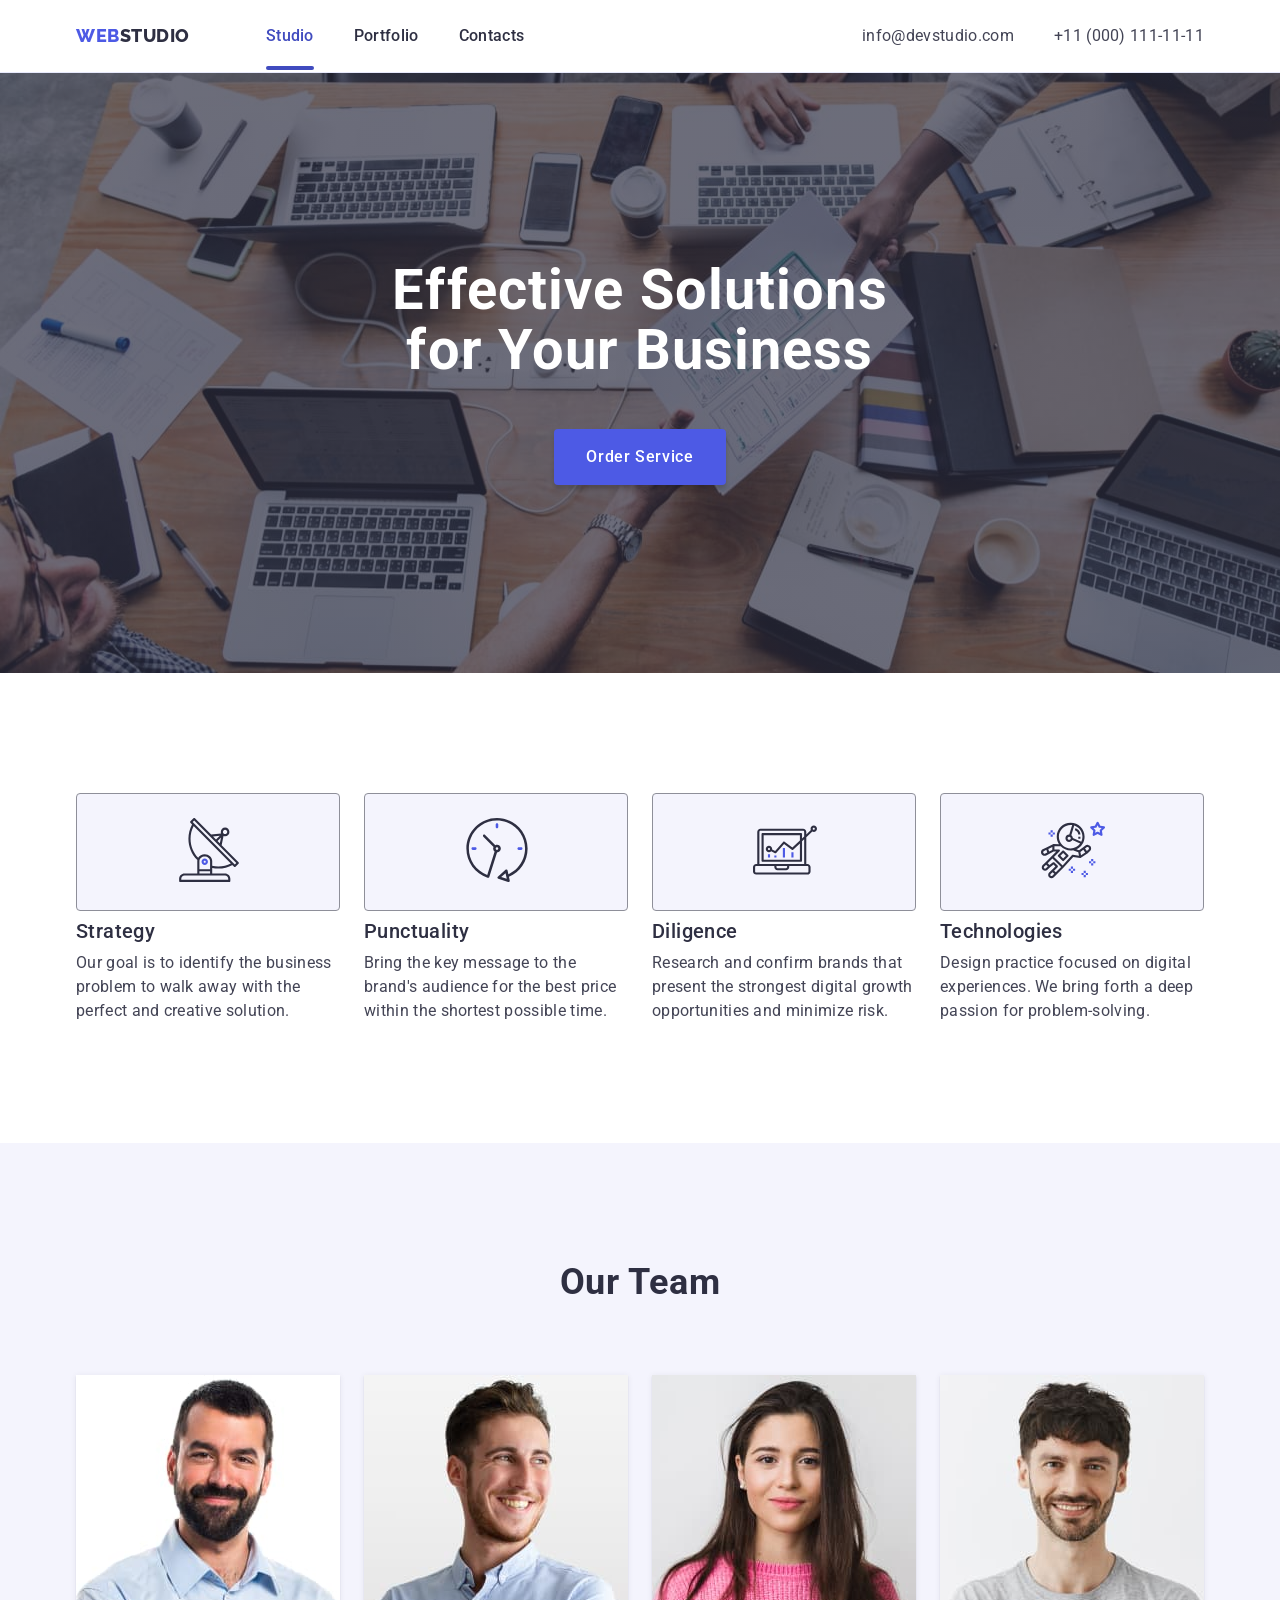
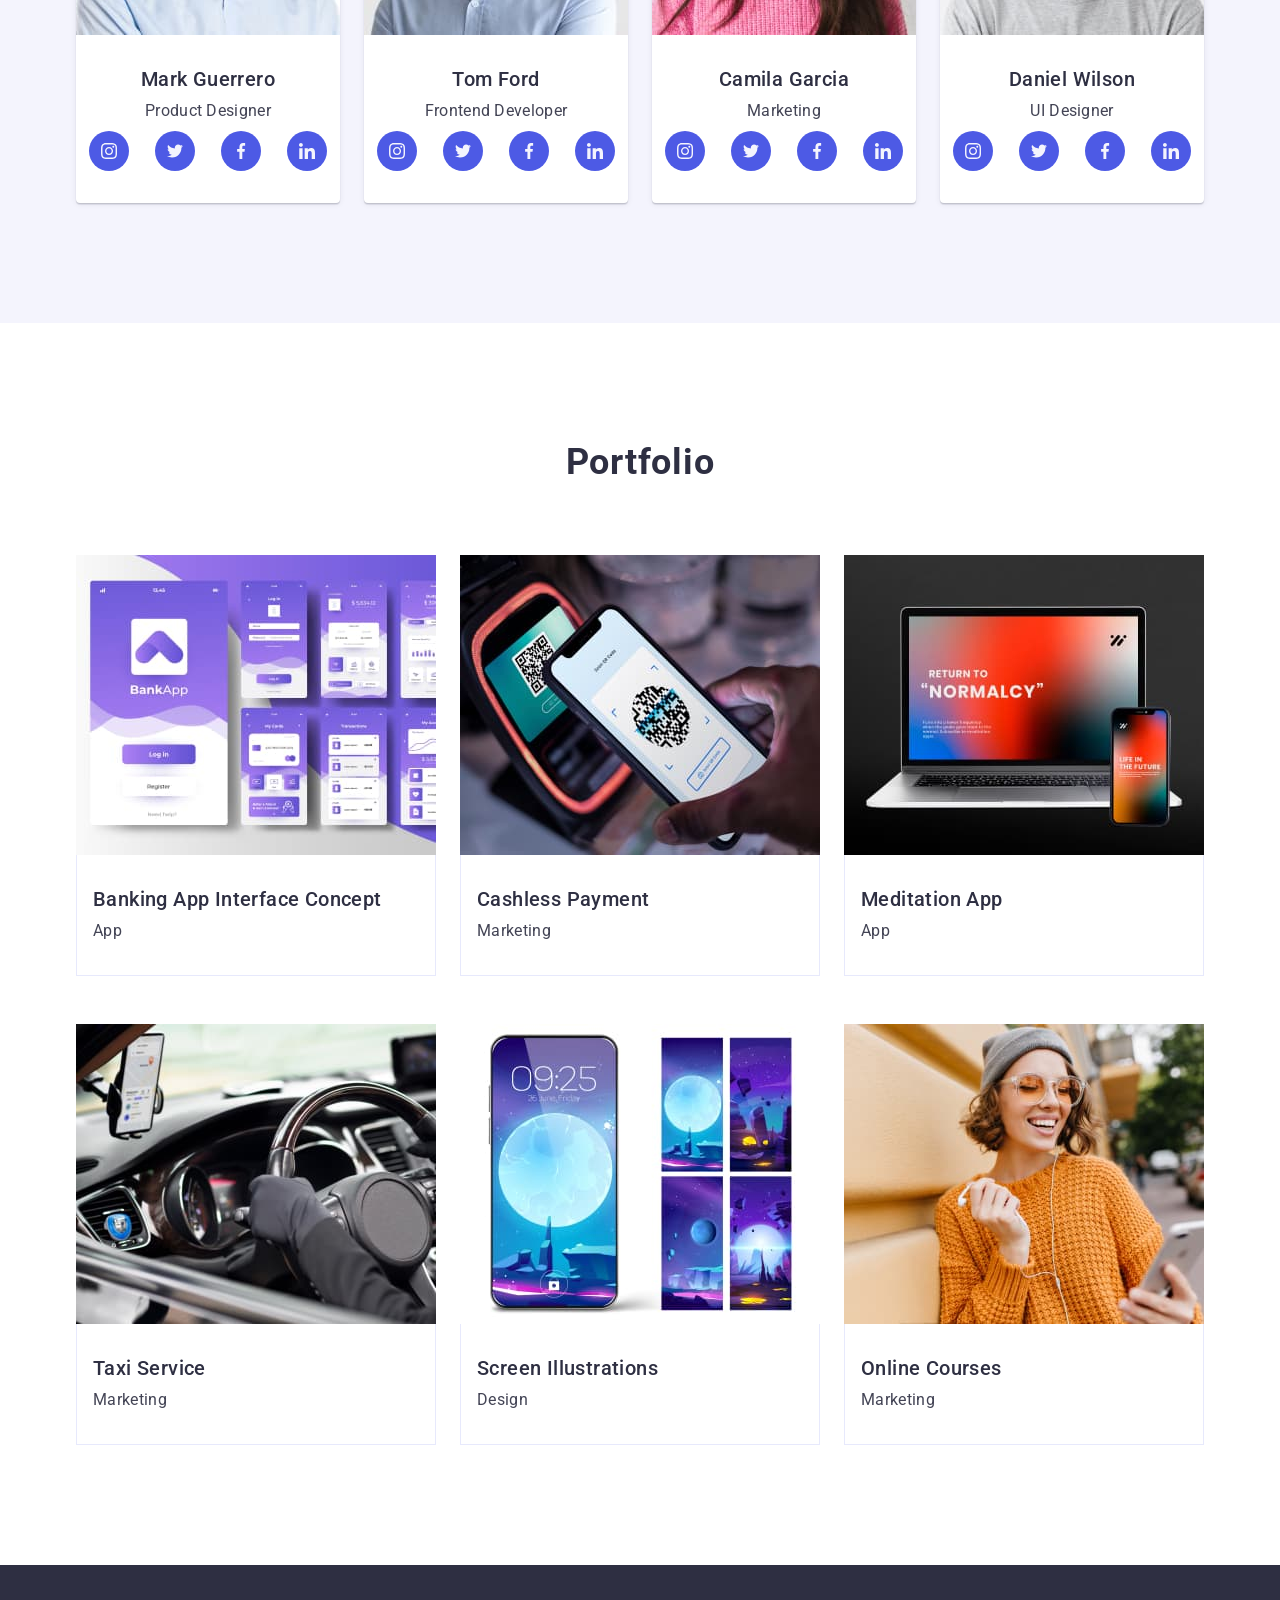
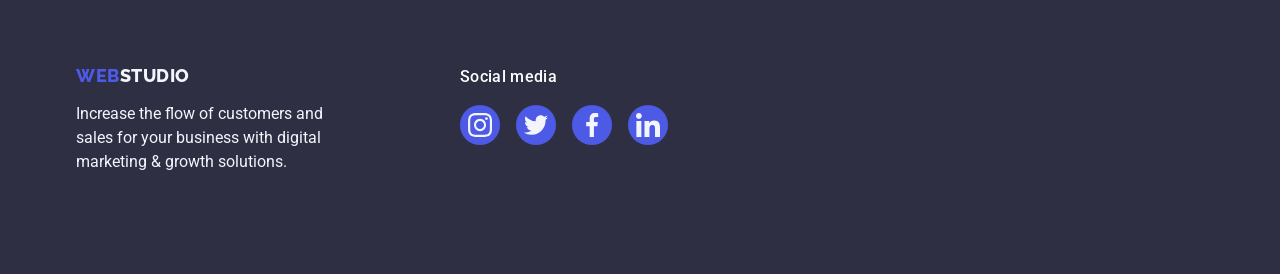
==== commit da4894b0: "icons and decorative effects" ====
--- a/index.html
+++ b/index.html
@@ -25,7 +25,7 @@
           >
           <ul class="list menu-list">
             <li class="menu-item">
-              <a class="link menu-item" href="./index.html">Studio</a>
+              <a class="link menu-item current" href="./index.html">Studio</a>
             </li>
             <li class="menu-item">
               <a class="link menu-item" href="">Portfolio</a>
@@ -65,6 +65,11 @@
           <h2 class="visually-hidden">Why WebStudio?</h2>
           <ul class="list why-us-list">
             <li class="why-us-item">
+              <div class="icon-wrap">
+                <svg width="64" height="64">
+                  <use href="./images/icons.svg#icon-antenna"></use>
+                </svg>
+              </div>
               <h3 class="why-us-subtitle">Strategy</h3>
               <p class="why-us-text">
                 Our goal is to identify the business problem to walk away with
@@ -72,6 +77,11 @@
               </p>
             </li>
             <li class="why-us-item">
+              <div class="icon-wrap">
+                <svg width="64" height="64">
+                  <use href="./images/icons.svg#icon-clock"></use>
+                </svg>
+              </div>
               <h3 class="why-us-subtitle">Punctuality</h3>
               <p class="why-us-text">
                 Bring the key message to the brand's audience for the best price
@@ -79,6 +89,11 @@
               </p>
             </li>
             <li class="why-us-item">
+              <div class="icon-wrap">
+                <svg class="why-us-icon" width="64" height="64">
+                  <use href="./images/icons.svg#icon-diagram"></use>
+                </svg>
+              </div>
               <h3 class="why-us-subtitle">Diligence</h3>
               <p class="why-us-text">
                 Research and confirm brands that present the strongest digital
@@ -86,6 +101,11 @@
               </p>
             </li>
             <li class="why-us-item">
+              <div class="icon-wrap">
+                <svg class="why-us-icon" width="64" height="64">
+                  <use href="./images/icons.svg#icon-astronaut"></use>
+                </svg>
+              </div>
               <h3 class="why-us-subtitle">Technologies</h3>
               <p class="why-us-text">
                 Design practice focused on digital experiences. We bring forth a
@@ -109,6 +129,52 @@
               <div class="team-info">
                 <h3 class="our-team-subtitle">Mark Guerrero</h3>
                 <p class="our-team-text">Product Designer</p>
+                <ul class="soc-link-list list">
+                  <li class="soc-link-item">
+                    <a
+                      href="#"
+                      target="_blank"
+                      rel="noopener nereferrer nofollow"
+                      class="soc-link"
+                      ><svg class="soc-link-icon" width="16" height="16">
+                        <use href="./images/icons.svg#icon-instagram"></use>
+                      </svg>
+                    </a>
+                  </li>
+                  <li class="soc-link-item">
+                    <a
+                      href="#"
+                      target="_blank"
+                      rel="noopener nereferrer nofollow"
+                      class="soc-link"
+                      ><svg class="soc-link-icon" width="16" height="16">
+                        <use href="./images/icons.svg#icon-twitter"></use>
+                      </svg>
+                    </a>
+                  </li>
+                  <li class="soc-link-item">
+                    <a
+                      href="#"
+                      target="_blank"
+                      rel="noopener nereferrer nofollow"
+                      class="soc-link"
+                      ><svg class="soc-link-icon" width="16" height="16">
+                        <use href="./images/icons.svg#icon-facebook"></use>
+                      </svg>
+                    </a>
+                  </li>
+                  <li class="soc-link-item">
+                    <a
+                      href="#"
+                      target="_blank"
+                      rel="noopener nereferrer nofollow"
+                      class="soc-link"
+                      ><svg class="soc-link-icon" width="16" height="16">
+                        <use href="./images/icons.svg#icon-linkedin"></use>
+                      </svg>
+                    </a>
+                  </li>
+                </ul>
               </div>
             </li>
             <li class="team-item">
@@ -120,6 +186,52 @@
               <div class="team-info">
                 <h3 class="our-team-subtitle">Tom Ford</h3>
                 <p class="our-team-text">Frontend Developer</p>
+                <ul class="soc-link-list list">
+                  <li class="soc-link-item">
+                    <a
+                      href="#"
+                      target="_blank"
+                      rel="noopener nereferrer nofollow"
+                      class="soc-link"
+                      ><svg class="soc-link-icon" width="16" height="16">
+                        <use href="./images/icons.svg#icon-instagram"></use>
+                      </svg>
+                    </a>
+                  </li>
+                  <li class="soc-link-item">
+                    <a
+                      href="#"
+                      target="_blank"
+                      rel="noopener nereferrer nofollow"
+                      class="soc-link"
+                      ><svg class="soc-link-icon" width="16" height="16">
+                        <use href="./images/icons.svg#icon-twitter"></use>
+                      </svg>
+                    </a>
+                  </li>
+                  <li class="soc-link-item">
+                    <a
+                      href="#"
+                      target="_blank"
+                      rel="noopener nereferrer nofollow"
+                      class="soc-link"
+                      ><svg class="soc-link-icon" width="16" height="16">
+                        <use href="./images/icons.svg#icon-facebook"></use>
+                      </svg>
+                    </a>
+                  </li>
+                  <li class="soc-link-item">
+                    <a
+                      href="#"
+                      target="_blank"
+                      rel="noopener nereferrer nofollow"
+                      class="soc-link"
+                      ><svg class="soc-link-icon" width="16" height="16">
+                        <use href="./images/icons.svg#icon-linkedin"></use>
+                      </svg>
+                    </a>
+                  </li>
+                </ul>
               </div>
             </li>
             <li class="team-item">
@@ -131,6 +243,52 @@
               <div class="team-info">
                 <h3 class="our-team-subtitle">Camila Garcia</h3>
                 <p class="our-team-text">Marketing</p>
+                <ul class="soc-link-list list">
+                  <li class="soc-link-item">
+                    <a
+                      href="#"
+                      target="_blank"
+                      rel="noopener nereferrer nofollow"
+                      class="soc-link"
+                      ><svg class="soc-link-icon" width="16" height="16">
+                        <use href="./images/icons.svg#icon-instagram"></use>
+                      </svg>
+                    </a>
+                  </li>
+                  <li class="soc-link-item">
+                    <a
+                      href="#"
+                      target="_blank"
+                      rel="noopener nereferrer nofollow"
+                      class="soc-link"
+                      ><svg class="soc-link-icon" width="16" height="16">
+                        <use href="./images/icons.svg#icon-twitter"></use>
+                      </svg>
+                    </a>
+                  </li>
+                  <li class="soc-link-item">
+                    <a
+                      href="#"
+                      target="_blank"
+                      rel="noopener nereferrer nofollow"
+                      class="soc-link"
+                      ><svg class="soc-link-icon" width="16" height="16">
+                        <use href="./images/icons.svg#icon-facebook"></use>
+                      </svg>
+                    </a>
+                  </li>
+                  <li class="soc-link-item">
+                    <a
+                      href="#"
+                      target="_blank"
+                      rel="noopener nereferrer nofollow"
+                      class="soc-link"
+                      ><svg class="soc-link-icon" width="16" height="16">
+                        <use href="./images/icons.svg#icon-linkedin"></use>
+                      </svg>
+                    </a>
+                  </li>
+                </ul>
               </div>
             </li>
             <li class="team-item">
@@ -142,6 +300,52 @@
               <div class="team-info">
                 <h3 class="our-team-subtitle">Daniel Wilson</h3>
                 <p class="our-team-text">UI Designer</p>
+                <ul class="soc-link-list list">
+                  <li class="soc-link-item">
+                    <a
+                      href="#"
+                      target="_blank"
+                      rel="noopener nereferrer nofollow"
+                      class="soc-link"
+                      ><svg class="soc-link-icon" width="16" height="16">
+                        <use href="./images/icons.svg#icon-instagram"></use>
+                      </svg>
+                    </a>
+                  </li>
+                  <li class="soc-link-item">
+                    <a
+                      href="#"
+                      target="_blank"
+                      rel="noopener nereferrer nofollow"
+                      class="soc-link"
+                      ><svg class="soc-link-icon" width="16" height="16">
+                        <use href="./images/icons.svg#icon-twitter"></use>
+                      </svg>
+                    </a>
+                  </li>
+                  <li class="soc-link-item">
+                    <a
+                      href="#"
+                      target="_blank"
+                      rel="noopener nereferrer nofollow"
+                      class="soc-link"
+                      ><svg class="soc-link-icon" width="16" height="16">
+                        <use href="./images/icons.svg#icon-facebook"></use>
+                      </svg>
+                    </a>
+                  </li>
+                  <li class="soc-link-item">
+                    <a
+                      href="#"
+                      target="_blank"
+                      rel="noopener nereferrer nofollow"
+                      class="soc-link"
+                      ><svg class="soc-link-icon" width="16" height="16">
+                        <use href="./images/icons.svg#icon-linkedin"></use>
+                      </svg>
+                    </a>
+                  </li>
+                </ul>
               </div>
             </li>
           </ul>
@@ -153,75 +357,102 @@
           <h2 class="section-title">Portfolio</h2>
           <ul class="list portfolio-list">
             <li class="portfolio-item">
-              <a href="#" class="link">
-                <img
+              <div class="portfolio-cover-wrap">
+                <a href="#" class="link">
+                  <img
                   src="./images/portfolio-1.jpg"
                   alt="Banking App Interface"
                   width="360"
-                  height="300" /></a>
+                  height="300"
+                  />
+                </a>
+                <p class="portfolio-cover-text">14 Stylish and User-Friendly App Design Concepts · Task Manager App · Calorie Tracker App · Exotic Fruit Ecommerce App · Cloud Storage App</p>
+              </div>
               <div class="card-wrap">
-                  <h3 class="portfolio-subtitle">Banking App Interface Concept</h3>
-                  <p class="portfolio-text">App</p>
+                <h3 class="portfolio-subtitle">
+                  Banking App Interface Concept
+                </h3>
+                <p class="portfolio-text">App</p>
               </div>
             </li>
             <li class="portfolio-item">
-              <a href="#" class="link">
-                <img
+              <div class="portfolio-cover-wrap">
+                <a href="#" class="link">
+                  <img
                   src="./images/portfolio-2.jpg"
                   alt="Cashless Payment"
                   width="360"
-                  height="300" /></a>
-              <div class="card-wrap">
-                  <h3 class="portfolio-subtitle">Cashless Payment</h3>
-                  <p class="portfolio-text">Marketing</p>
+                  height="300"
+                /></a>
+                <p class="portfolio-cover-text">14 Stylish and User-Friendly App Design Concepts · Task Manager App · Calorie Tracker App · Exotic Fruit Ecommerce App · Cloud Storage App</p>
+              </div>
+                <div class="card-wrap">
+                <h3 class="portfolio-subtitle">Cashless Payment</h3>
+                <p class="portfolio-text">Marketing</p>
               </div>
             </li>
             <li class="portfolio-item">
-              <a href="#" class="link">
-                <img
+              <div class="portfolio-cover-wrap">
+                <a href="#" class="link">
+                  <img
                   src="./images/portfolio-3.jpg"
                   alt="Meditation App"
                   width="360"
-                  height="300" /></a>
+                  height="300"
+                /></a>
+                <p class="portfolio-cover-text">14 Stylish and User-Friendly App Design Concepts · Task Manager App · Calorie Tracker App · Exotic Fruit Ecommerce App · Cloud Storage App</p>
+              </div>
               <div class="card-wrap">
-                  <h3 class="portfolio-subtitle">Meditation App</h3>
-                  <p class="portfolio-text">App</p>
+                <h3 class="portfolio-subtitle">Meditation App</h3>
+                <p class="portfolio-text">App</p>
               </div>
             </li>
             <li class="portfolio-item">
-              <a href="#" class="link">
-                <img
+              <div class="portfolio-cover-wrap">
+                <a href="#" class="link">
+                  <img
                   src="./images/portfolio-4.jpg"
                   alt="Taxi Service"
                   width="360"
-                  height="300" /></a>
-              <div class="card-wrap">
-                  <h3 class="portfolio-subtitle">Taxi Service</h3>
-                  <p class="portfolio-text">Marketing</p>
+                  height="300"
+                /></a>
+                <p class="portfolio-cover-text">14 Stylish and User-Friendly App Design Concepts · Task Manager App · Calorie Tracker App · Exotic Fruit Ecommerce App · Cloud Storage App</p>
+              </div>
+                <div class="card-wrap">
+                <h3 class="portfolio-subtitle">Taxi Service</h3>
+                <p class="portfolio-text">Marketing</p>
               </div>
             </li>
             <li class="portfolio-item">
-              <a href="#" class="link">
-                <img
+              <div class="portfolio-cover-wrap">
+                <a href="#" class="link">
+                  <img
                   src="./images/portfolio-5.jpg"
                   alt="Screen Illustrations"
                   width="360"
-                  height="300" /></a>
-              <div class="card-wrap">
-                  <h3 class="portfolio-subtitle">Screen Illustrations</h3>
-                  <p class="portfolio-text">Design</p>
+                  height="300"
+                /></a>
+                <p class="portfolio-cover-text">14 Stylish and User-Friendly App Design Concepts · Task Manager App · Calorie Tracker App · Exotic Fruit Ecommerce App · Cloud Storage App</p>
+              </div>
+                <div class="card-wrap">
+                <h3 class="portfolio-subtitle">Screen Illustrations</h3>
+                <p class="portfolio-text">Design</p>
               </div>
             </li>
             <li class="portfolio-item">
-              <a href="#" class="link">
-                <img
+              <div class="portfolio-cover-wrap">
+                <a href="#" class="link">
+                  <img
                   src="./images/portfolio-6.jpg"
                   alt="Online Courses"
                   width="360"
-                  height="300" /></a>
+                  height="300"
+                /></a>
+                <p class="portfolio-cover-text">14 Stylish and User-Friendly App Design Concepts · Task Manager App · Calorie Tracker App · Exotic Fruit Ecommerce App · Cloud Storage App</p>
+              </div>
               <div class="card-wrap">
-                  <h3 class="portfolio-subtitle">Online Courses</h3>
-                  <p class="portfolio-text">Marketing</p>
+                <h3 class="portfolio-subtitle">Online Courses</h3>
+                <p class="portfolio-text">Marketing</p>
               </div>
             </li>
           </ul>
@@ -231,14 +462,67 @@
 
     <footer class="footer">
       <div class="container">
-        <a class="link logo logo-footer" href="./index.html"
-          >Web<span class="logo-studio-footer">Studio</span></a
-        >
-        <p class="footer-text">
+        <div class="footer-wrap">
+          <div class="footer-description">
+            <a class="link logo logo-footer" href="./index.html"
+            >Web<span class="logo-studio-footer">Studio</span></a
+            >
+            <p class="footer-text">
           Increase the flow of customers and sales for your business with
           digital marketing & growth solutions.
-        </p>
+            </p>
+          </div>
+          <div class="footer-social-media">
+            <p class="footer-social-text">Social media</p>
+            <ul class="footer-soc-link-list list">
+              <li class="footer-soc-link-item">
+                <a
+                  href="#"
+                  target="_blank"
+                  rel="noopener nereferrer nofollow"
+                  class="footer-soc-link"
+                  ><svg class="soc-link-icon" width="24" height="24">
+                    <use href="./images/icons.svg#icon-instagram"></use>
+                  </svg>
+                </a>
+              </li>
+              <li class="footer-soc-link-item">
+                <a
+                  href="#"
+                  target="_blank"
+                  rel="noopener nereferrer nofollow"
+                  class="footer-soc-link"
+                  ><svg class="soc-link-icon" width="24" height="24">
+                    <use href="./images/icons.svg#icon-twitter"></use>
+                  </svg>
+                </a>
+              </li>
+              <li class="footer-soc-link-item">
+                <a
+                  href="#"
+                  target="_blank"
+                  rel="noopener nereferrer nofollow"
+                  class="footer-soc-link"
+                  ><svg class="soc-link-icon" width="24" height="24">
+                    <use href="./images/icons.svg#icon-facebook"></use>
+                  </svg>
+                </a>
+              </li>
+              <li class="footer-soc-link-item">
+                <a
+                  href="#"
+                  target="_blank"
+                  rel="noopener nereferrer nofollow"
+                  class="footer-soc-link"
+                  ><svg class="soc-link-icon" width="24" height="24">
+                    <use href="./images/icons.svg#icon-linkedin"></use>
+                  </svg>
+                </a>
+              </li>
+            </ul>
+          </div>
+        </div>
       </div>
     </footer>
   </body>
-</html>+</html>
--- a/css/styles.css
+++ b/css/styles.css
@@ -97,6 +97,7 @@
         letter-spacing: 0.02em;
         color: var(--title-color);
         padding: 24px 0;
+        transition: color 250ms cubic-bezier(0.4, 0, 0.2, 1);
 }
 
 .menu-item:hover,
@@ -104,6 +105,22 @@
     color:#404bbf;
 }
 
+.current {
+    position: relative;
+    color: #404bbf;
+}
+
+.current::after {
+    position: absolute;
+    left: 0;
+    bottom: -1px;
+    background-color:#404bbf;
+    width: 100%;
+    height: 4px;
+    content: "";
+    border-radius: 2px;
+}
+
 .contacts {
     font-style: normal;
     font-size: 16px;
@@ -111,6 +128,7 @@
     letter-spacing: 0.02em;
     color: var(--text-color);
     padding: 24px 0;
+    transition: color 250ms cubic-bezier(0.4, 0, 0.2, 1);
 }
 
 .contacts:hover,
@@ -124,7 +142,9 @@
 }
 
 .main-section {
-    background-color: #2E2F42;
+    background-image: linear-gradient(rgba(46, 47, 66, 0.7), rgba(46, 47, 66, 0.7)), url(../images/hero-img.jpg);
+    background-repeat: no-repeat;
+    background-size: cover;
     padding-top: 188px;
     padding-bottom: 188px;
     text-align: center;
@@ -159,6 +179,7 @@
     min-width: 169px;
     display: block;
     margin: 0 auto;
+    transition: color 250ms cubic-bezier(0.4, 0, 0.2, 1);
 }
 
 .modal-btn:hover,
@@ -178,6 +199,14 @@
 
 .why-us-item {
     width: 264px;
+}
+
+.icon-wrap {
+    border: 1px solid #8e8f99;
+    border-radius: 4px;
+    background-color: #f4f4fd;
+    padding: 24px 100px;
+    margin-bottom: 8px;
 }
 
 .why-us-subtitle {
@@ -238,10 +267,90 @@
     line-height: 1.5;
     color: inherit;
     letter-spacing: 0.02em;
+    margin-bottom: 8px;
 }
 
 .team-info {
     padding: 32px 0 32px 0;
+}
+
+.soc-link-list {
+    display: flex;
+    justify-content: center;
+}
+
+.soc-link-item {
+    margin: 0 auto;
+}
+
+.soc-link {
+    background-color: #4d5ae5;
+    width: 40px;
+    height: 40px;
+    border-radius: 50%;
+    display: flex;
+    justify-content: center;
+    align-items: center;
+    transition: background-color 250ms cubic-bezier(0.4, 0, 0.2, 1);
+}
+
+.soc-link:hover {
+    background-color: #404BBF;
+}
+
+.portfolio-list {
+    display: flex;
+    flex-wrap: wrap;
+    gap: 48px 24px;
+}
+
+.portfolio-item {
+    width: calc((100% - 48px) / 3);
+}
+
+.portfolio-cover-wrap {
+    position: relative;
+    overflow: hidden;
+}
+
+.portfolio-cover-text {
+    position: absolute;
+    font-size: 16px;
+    line-height: 1.5;
+    letter-spacing: 0.02em;
+    color: #f4f4fd;
+    top: 0;
+    background-color: #4d5ae5;
+    height: 300px;
+    padding: 40px 32px 164px 32px;
+    transform: translateY(100%);
+    transition: transform 250ms cubic-bezier(0.4, 0, 0.2, 1);
+}
+
+.portfolio-item:hover .portfolio-cover-text {
+    transform: translateY(0);
+}
+
+.card-wrap {
+    padding: 32px 16px;
+    border: 1px solid #E7E9FC;
+    border-top: none;
+}
+
+.portfolio-subtitle {
+    font-weight: 500;
+    font-size: 20px;
+    line-height: 1.2;
+    letter-spacing: 0.02em;
+    color: var(--title-color);
+    margin-bottom: 8px;
+}
+
+.portfolio-text {
+    font-size: 16px;
+    line-height: 1.5;
+    letter-spacing: 0.02em;
+    color: var(--text-color);
 }
 
 .footer {
@@ -250,43 +359,20 @@
     padding-bottom: 100px;
 }
 
+.footer-wrap {
+    display: flex;
+
+}
+
+.footer-description {
+    margin-right: 120px;
+}
+
 .footer-text {
     font-size: 16px;
     line-height: 1.5;
     color: #F4F4FD;
     width: 264px;
-}
-
-.portfolio-list {
-    display: flex;
-    flex-wrap: wrap;
-    gap: 48px 24px;
-}
-
-.portfolio-item {
-    width: calc((100% - 48px) / 3);
-}
-
-.card-wrap {
-    padding: 32px 16px;
-    border: 1px solid #E7E9FC;
-    border-top: none;
-}
-
-.portfolio-subtitle {
-    font-weight: 500;
-    font-size: 20px;
-    line-height: 1.2;
-    letter-spacing: 0.02em;
-    color: var(--title-color);
-    margin-bottom: 8px;
-}
-
-.portfolio-text {
-    font-size: 16px;
-    line-height: 1.5;
-    letter-spacing: 0.02em;
-    color: var(--text-color);
 }
 
 .logo-footer {
@@ -303,6 +389,35 @@
     color:#F4F4FD;
     text-transform: uppercase;
     letter-spacing: 0.03em;
+}
+
+.footer-social-text {
+    font-weight: 500;
+    font-size: 16px;
+    line-height: 1.5;
+    letter-spacing: 0.02em;
+    color: #fff;
+    margin-bottom: 16px;
+}
+
+.footer-soc-link-list {
+    display: flex;
+    gap: 16px;
+}
+
+.footer-soc-link {
+    background-color: #4d5ae5;
+    width: 40px;
+    height: 40px;
+    border-radius: 50%;
+    display: flex;
+    justify-content: center;
+    align-items: center;
+    transition: background-color 250ms cubic-bezier(0.4, 0, 0.2, 1);
+}
+
+.footer-soc-link:hover {
+    background-color: #31d0aa;
 }
 
 .visually-hidden {
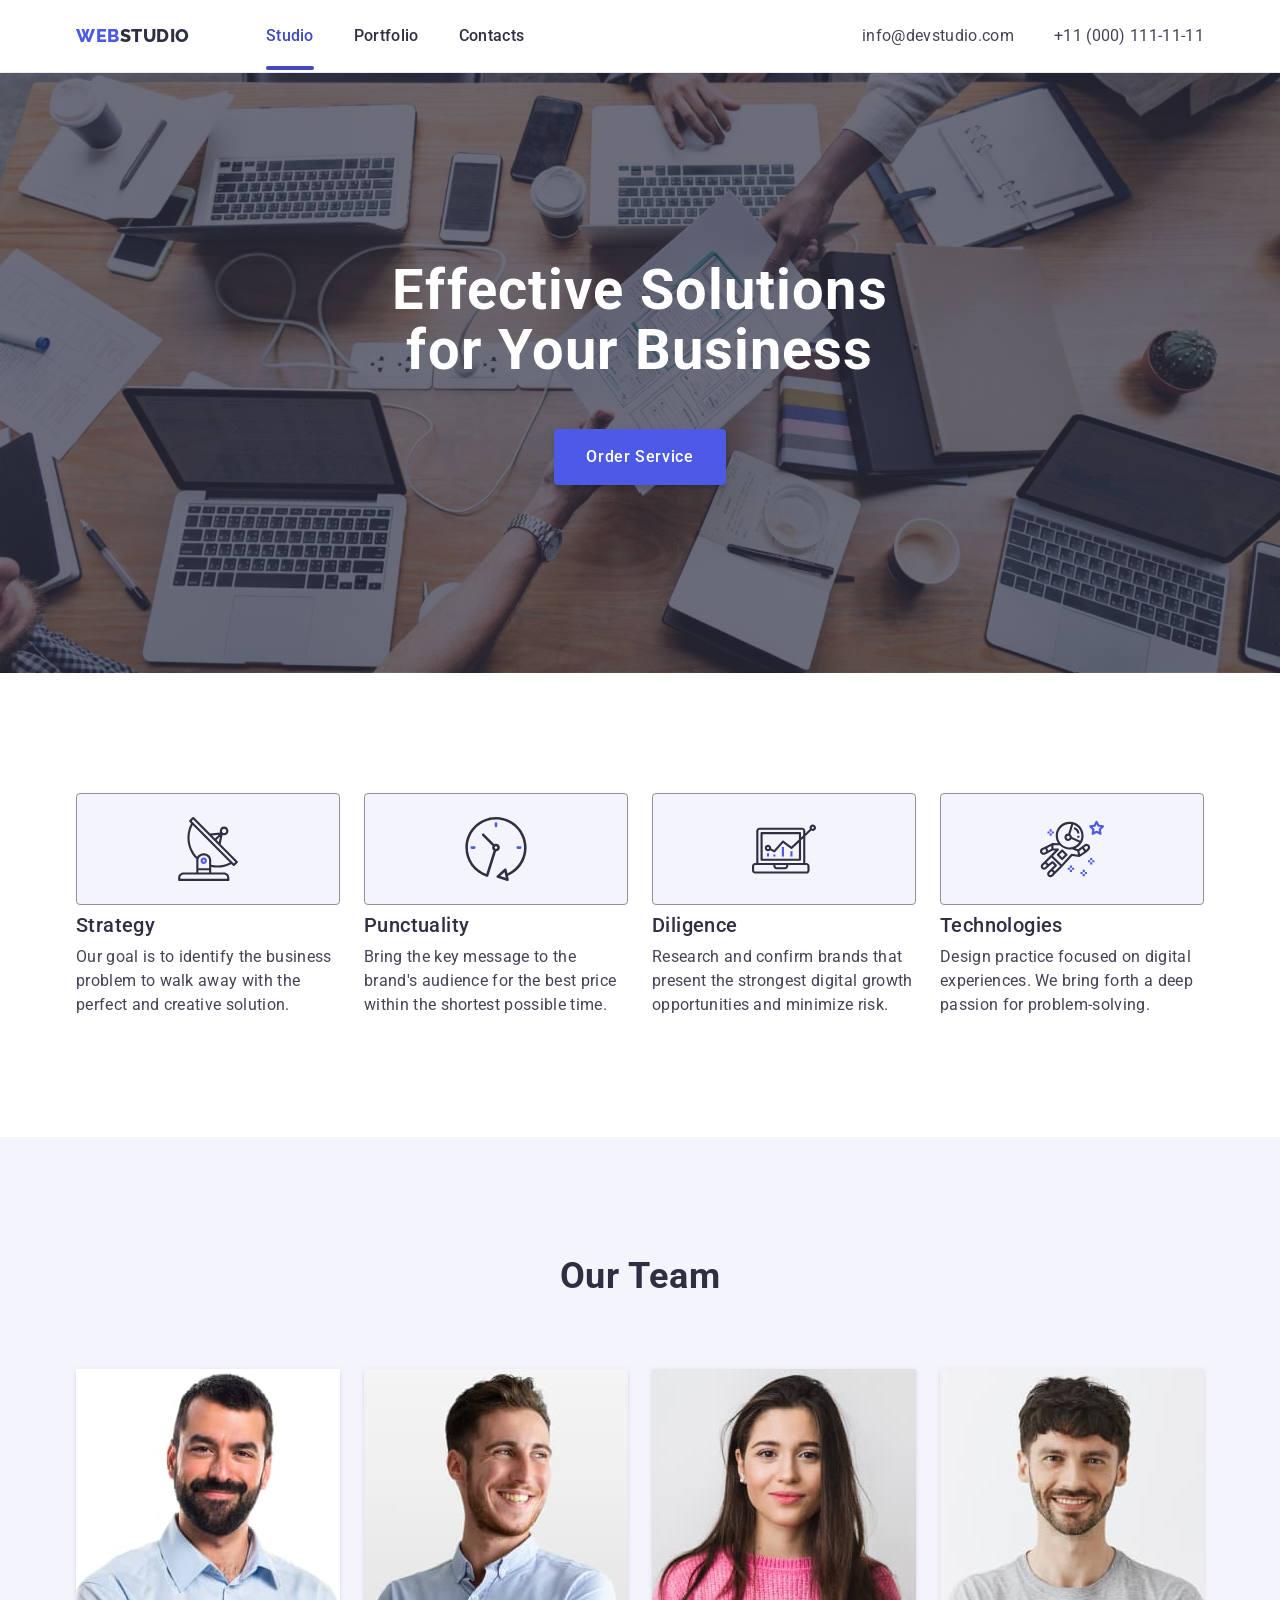
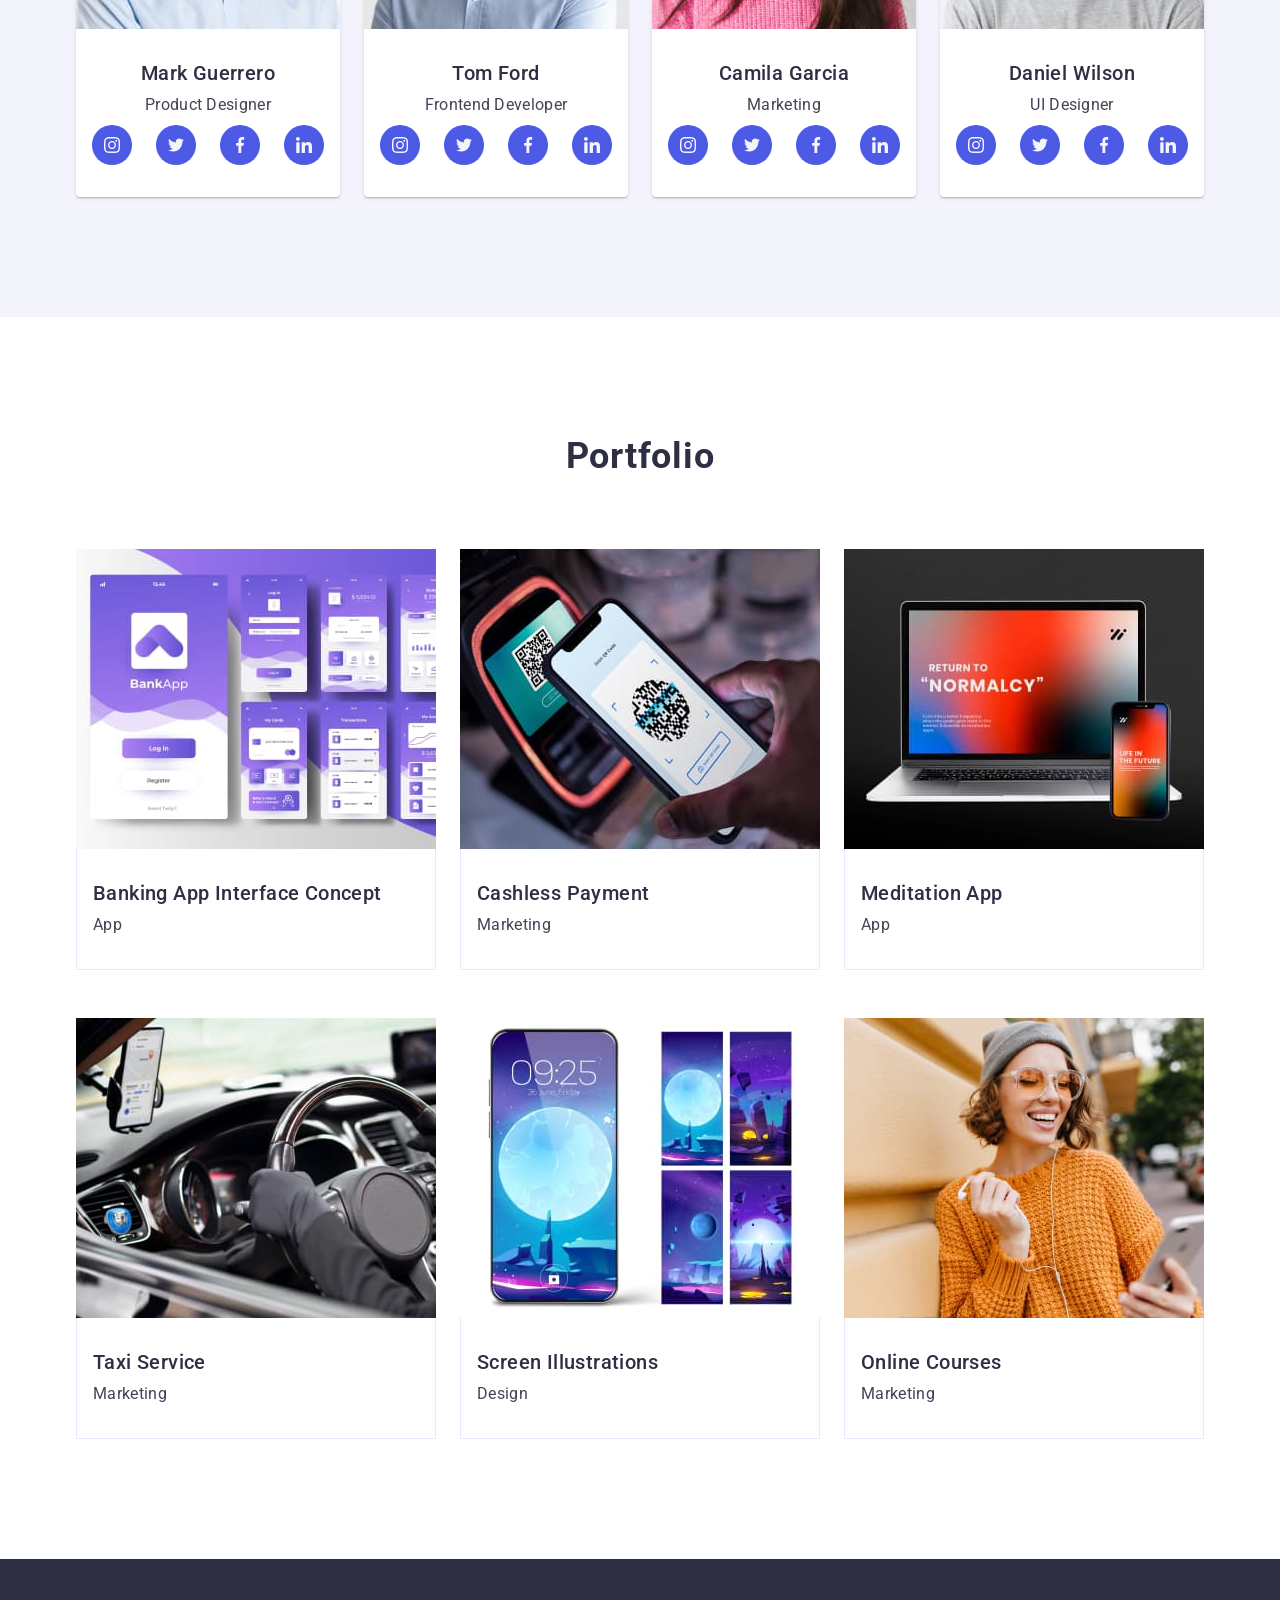
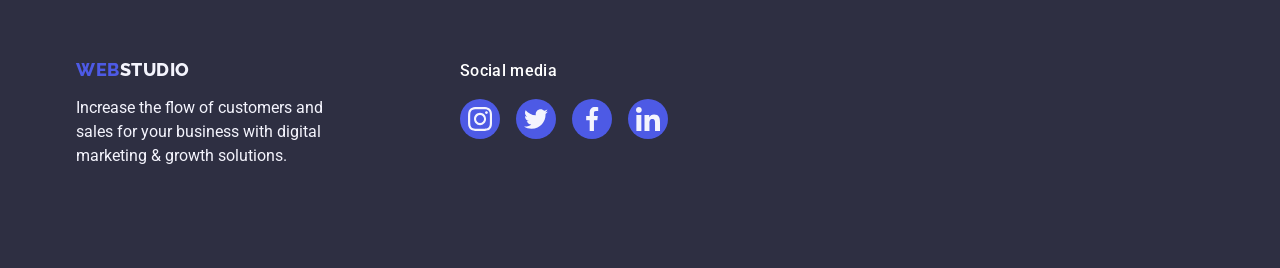
==== commit 71c38c18: "icons and decorative effects" ====
--- a/index.html
+++ b/index.html
@@ -358,14 +358,12 @@
           <ul class="list portfolio-list">
             <li class="portfolio-item">
               <div class="portfolio-cover-wrap">
-                <a href="#" class="link">
                   <img
                   src="./images/portfolio-1.jpg"
                   alt="Banking App Interface"
                   width="360"
                   height="300"
                   />
-                </a>
                 <p class="portfolio-cover-text">14 Stylish and User-Friendly App Design Concepts · Task Manager App · Calorie Tracker App · Exotic Fruit Ecommerce App · Cloud Storage App</p>
               </div>
               <div class="card-wrap">
@@ -377,13 +375,12 @@
             </li>
             <li class="portfolio-item">
               <div class="portfolio-cover-wrap">
-                <a href="#" class="link">
                   <img
                   src="./images/portfolio-2.jpg"
                   alt="Cashless Payment"
                   width="360"
                   height="300"
-                /></a>
+                />
                 <p class="portfolio-cover-text">14 Stylish and User-Friendly App Design Concepts · Task Manager App · Calorie Tracker App · Exotic Fruit Ecommerce App · Cloud Storage App</p>
               </div>
                 <div class="card-wrap">
@@ -393,13 +390,12 @@
             </li>
             <li class="portfolio-item">
               <div class="portfolio-cover-wrap">
-                <a href="#" class="link">
                   <img
                   src="./images/portfolio-3.jpg"
                   alt="Meditation App"
                   width="360"
                   height="300"
-                /></a>
+                />
                 <p class="portfolio-cover-text">14 Stylish and User-Friendly App Design Concepts · Task Manager App · Calorie Tracker App · Exotic Fruit Ecommerce App · Cloud Storage App</p>
               </div>
               <div class="card-wrap">
@@ -409,13 +405,12 @@
             </li>
             <li class="portfolio-item">
               <div class="portfolio-cover-wrap">
-                <a href="#" class="link">
                   <img
                   src="./images/portfolio-4.jpg"
                   alt="Taxi Service"
                   width="360"
                   height="300"
-                /></a>
+                />
                 <p class="portfolio-cover-text">14 Stylish and User-Friendly App Design Concepts · Task Manager App · Calorie Tracker App · Exotic Fruit Ecommerce App · Cloud Storage App</p>
               </div>
                 <div class="card-wrap">
@@ -425,13 +420,12 @@
             </li>
             <li class="portfolio-item">
               <div class="portfolio-cover-wrap">
-                <a href="#" class="link">
                   <img
                   src="./images/portfolio-5.jpg"
                   alt="Screen Illustrations"
                   width="360"
                   height="300"
-                /></a>
+                />
                 <p class="portfolio-cover-text">14 Stylish and User-Friendly App Design Concepts · Task Manager App · Calorie Tracker App · Exotic Fruit Ecommerce App · Cloud Storage App</p>
               </div>
                 <div class="card-wrap">
@@ -441,13 +435,12 @@
             </li>
             <li class="portfolio-item">
               <div class="portfolio-cover-wrap">
-                <a href="#" class="link">
                   <img
                   src="./images/portfolio-6.jpg"
                   alt="Online Courses"
                   width="360"
                   height="300"
-                /></a>
+                />
                 <p class="portfolio-cover-text">14 Stylish and User-Friendly App Design Concepts · Task Manager App · Calorie Tracker App · Exotic Fruit Ecommerce App · Cloud Storage App</p>
               </div>
               <div class="card-wrap">
@@ -461,66 +454,64 @@
     </main>
 
     <footer class="footer">
-      <div class="container">
-        <div class="footer-wrap">
-          <div class="footer-description">
-            <a class="link logo logo-footer" href="./index.html"
-            >Web<span class="logo-studio-footer">Studio</span></a
-            >
-            <p class="footer-text">
+      <div class="container footer-container">
+        <div class="footer-description">
+          <a class="link logo logo-footer" href="./index.html"
+          >Web<span class="logo-studio-footer">Studio</span></a
+          >
+          <p class="footer-text">
           Increase the flow of customers and sales for your business with
           digital marketing & growth solutions.
-            </p>
-          </div>
-          <div class="footer-social-media">
-            <p class="footer-social-text">Social media</p>
-            <ul class="footer-soc-link-list list">
-              <li class="footer-soc-link-item">
-                <a
-                  href="#"
-                  target="_blank"
-                  rel="noopener nereferrer nofollow"
-                  class="footer-soc-link"
-                  ><svg class="soc-link-icon" width="24" height="24">
-                    <use href="./images/icons.svg#icon-instagram"></use>
-                  </svg>
-                </a>
-              </li>
-              <li class="footer-soc-link-item">
-                <a
-                  href="#"
-                  target="_blank"
-                  rel="noopener nereferrer nofollow"
-                  class="footer-soc-link"
-                  ><svg class="soc-link-icon" width="24" height="24">
-                    <use href="./images/icons.svg#icon-twitter"></use>
-                  </svg>
-                </a>
-              </li>
-              <li class="footer-soc-link-item">
-                <a
-                  href="#"
-                  target="_blank"
-                  rel="noopener nereferrer nofollow"
-                  class="footer-soc-link"
-                  ><svg class="soc-link-icon" width="24" height="24">
-                    <use href="./images/icons.svg#icon-facebook"></use>
-                  </svg>
-                </a>
-              </li>
-              <li class="footer-soc-link-item">
-                <a
-                  href="#"
-                  target="_blank"
-                  rel="noopener nereferrer nofollow"
-                  class="footer-soc-link"
-                  ><svg class="soc-link-icon" width="24" height="24">
-                    <use href="./images/icons.svg#icon-linkedin"></use>
-                  </svg>
-                </a>
-              </li>
-            </ul>
-          </div>
+          </p>
+        </div>
+        <div class="footer-social-media">
+          <p class="footer-social-text">Social media</p>
+          <ul class="footer-soc-link-list list">
+            <li class="footer-soc-link-item">
+              <a
+                href="#"
+                target="_blank"
+                rel="noopener nereferrer nofollow"
+                class="footer-soc-link"
+                ><svg class="soc-link-icon" width="24" height="24">
+                  <use href="./images/icons.svg#icon-instagram"></use>
+                </svg>
+              </a>
+            </li>
+            <li class="footer-soc-link-item">
+              <a
+                href="#"
+                target="_blank"
+                rel="noopener nereferrer nofollow"
+                class="footer-soc-link"
+                ><svg class="soc-link-icon" width="24" height="24">
+                  <use href="./images/icons.svg#icon-twitter"></use>
+                </svg>
+              </a>
+            </li>
+            <li class="footer-soc-link-item">
+              <a
+                href="#"
+                target="_blank"
+                rel="noopener nereferrer nofollow"
+                class="footer-soc-link"
+                ><svg class="soc-link-icon" width="24" height="24">
+                  <use href="./images/icons.svg#icon-facebook"></use>
+                </svg>
+              </a>
+            </li>
+            <li class="footer-soc-link-item">
+              <a
+                href="#"
+                target="_blank"
+                rel="noopener nereferrer nofollow"
+                class="footer-soc-link"
+                ><svg class="soc-link-icon" width="24" height="24">
+                  <use href="./images/icons.svg#icon-linkedin"></use>
+                </svg>
+              </a>
+            </li>
+          </ul>
         </div>
       </div>
     </footer>
--- a/css/styles.css
+++ b/css/styles.css
@@ -50,6 +50,9 @@
 
 .page-header {
     border-bottom: 1px solid #E7E9FC;
+    box-shadow: 0px 2px 1px rgba(46, 47, 66, 0.08),
+        0px 1px 1px rgba(46, 47, 66, 0.16),
+        0px 1px 6px rgba(46, 47, 66, 0.08);
 }
 
 .header-container {
@@ -145,9 +148,11 @@
     background-image: linear-gradient(rgba(46, 47, 66, 0.7), rgba(46, 47, 66, 0.7)), url(../images/hero-img.jpg);
     background-repeat: no-repeat;
     background-size: cover;
+    background-position: center;
     padding-top: 188px;
     padding-bottom: 188px;
-    text-align: center;
+    max-width: 1440px;
+    margin: 0 auto;
 }
 
 .main-title {
@@ -179,7 +184,7 @@
     min-width: 169px;
     display: block;
     margin: 0 auto;
-    transition: color 250ms cubic-bezier(0.4, 0, 0.2, 1);
+    transition: background-color 250ms cubic-bezier(0.4, 0, 0.2, 1);
 }
 
 .modal-btn:hover,
@@ -205,8 +210,11 @@
     border: 1px solid #8e8f99;
     border-radius: 4px;
     background-color: #f4f4fd;
-    padding: 24px 100px;
     margin-bottom: 8px;
+    display: flex;
+    align-items: center;
+    justify-content: center;
+    height: 112px;
 }
 
 .why-us-subtitle {
@@ -277,10 +285,7 @@
 .soc-link-list {
     display: flex;
     justify-content: center;
-}
-
-.soc-link-item {
-    margin: 0 auto;
+    gap: 24px;
 }
 
 .soc-link {
@@ -294,8 +299,13 @@
     transition: background-color 250ms cubic-bezier(0.4, 0, 0.2, 1);
 }
 
-.soc-link:hover {
+.soc-link:hover,
+.soc-link:focus {
     background-color: #404BBF;
+}
+
+.soc-link-icon {
+    fill: #f4f4fd;
 }
 
 .portfolio-list {
@@ -306,6 +316,14 @@
 
 .portfolio-item {
     width: calc((100% - 48px) / 3);
+    transition: box-shadow 250ms cubic-bezier(0.4, 0, 0.2, 1);
+}
+
+.portfolio-item:hover {
+    box-shadow: 0px 1px 6px rgba(46, 47, 66, 0.08),
+    0px 1px 1px rgba(46, 47, 66, 0.16),
+    0px 2px 1px rgba(46, 47, 66, 0.08);
+    
 }
 
 .portfolio-cover-wrap {
@@ -322,7 +340,7 @@
     top: 0;
     background-color: #4d5ae5;
     height: 300px;
-    padding: 40px 32px 164px 32px;
+    padding: 40px 32px;
     transform: translateY(100%);
     transition: transform 250ms cubic-bezier(0.4, 0, 0.2, 1);
 }
@@ -359,9 +377,9 @@
     padding-bottom: 100px;
 }
 
-.footer-wrap {
-    display: flex;
-
+.footer-container {
+    display: flex;
+    align-items: baseline;
 }
 
 .footer-description {
@@ -405,18 +423,24 @@
     gap: 16px;
 }
 
+.footer-soc-link-item {
+    width: 40px;
+    height: 40px;
+}
+
 .footer-soc-link {
     background-color: #4d5ae5;
-    width: 40px;
-    height: 40px;
     border-radius: 50%;
     display: flex;
     justify-content: center;
     align-items: center;
     transition: background-color 250ms cubic-bezier(0.4, 0, 0.2, 1);
-}
-
-.footer-soc-link:hover {
+    width: 100%;
+    height: 100%;
+}
+
+.footer-soc-link:hover,
+.footer-soc-link:focus {
     background-color: #31d0aa;
 }
 
@@ -431,4 +455,4 @@
     clip-path: inset(100%);
     clip: rect(0 0 0 0);
     overflow: hidden;
-}+}
